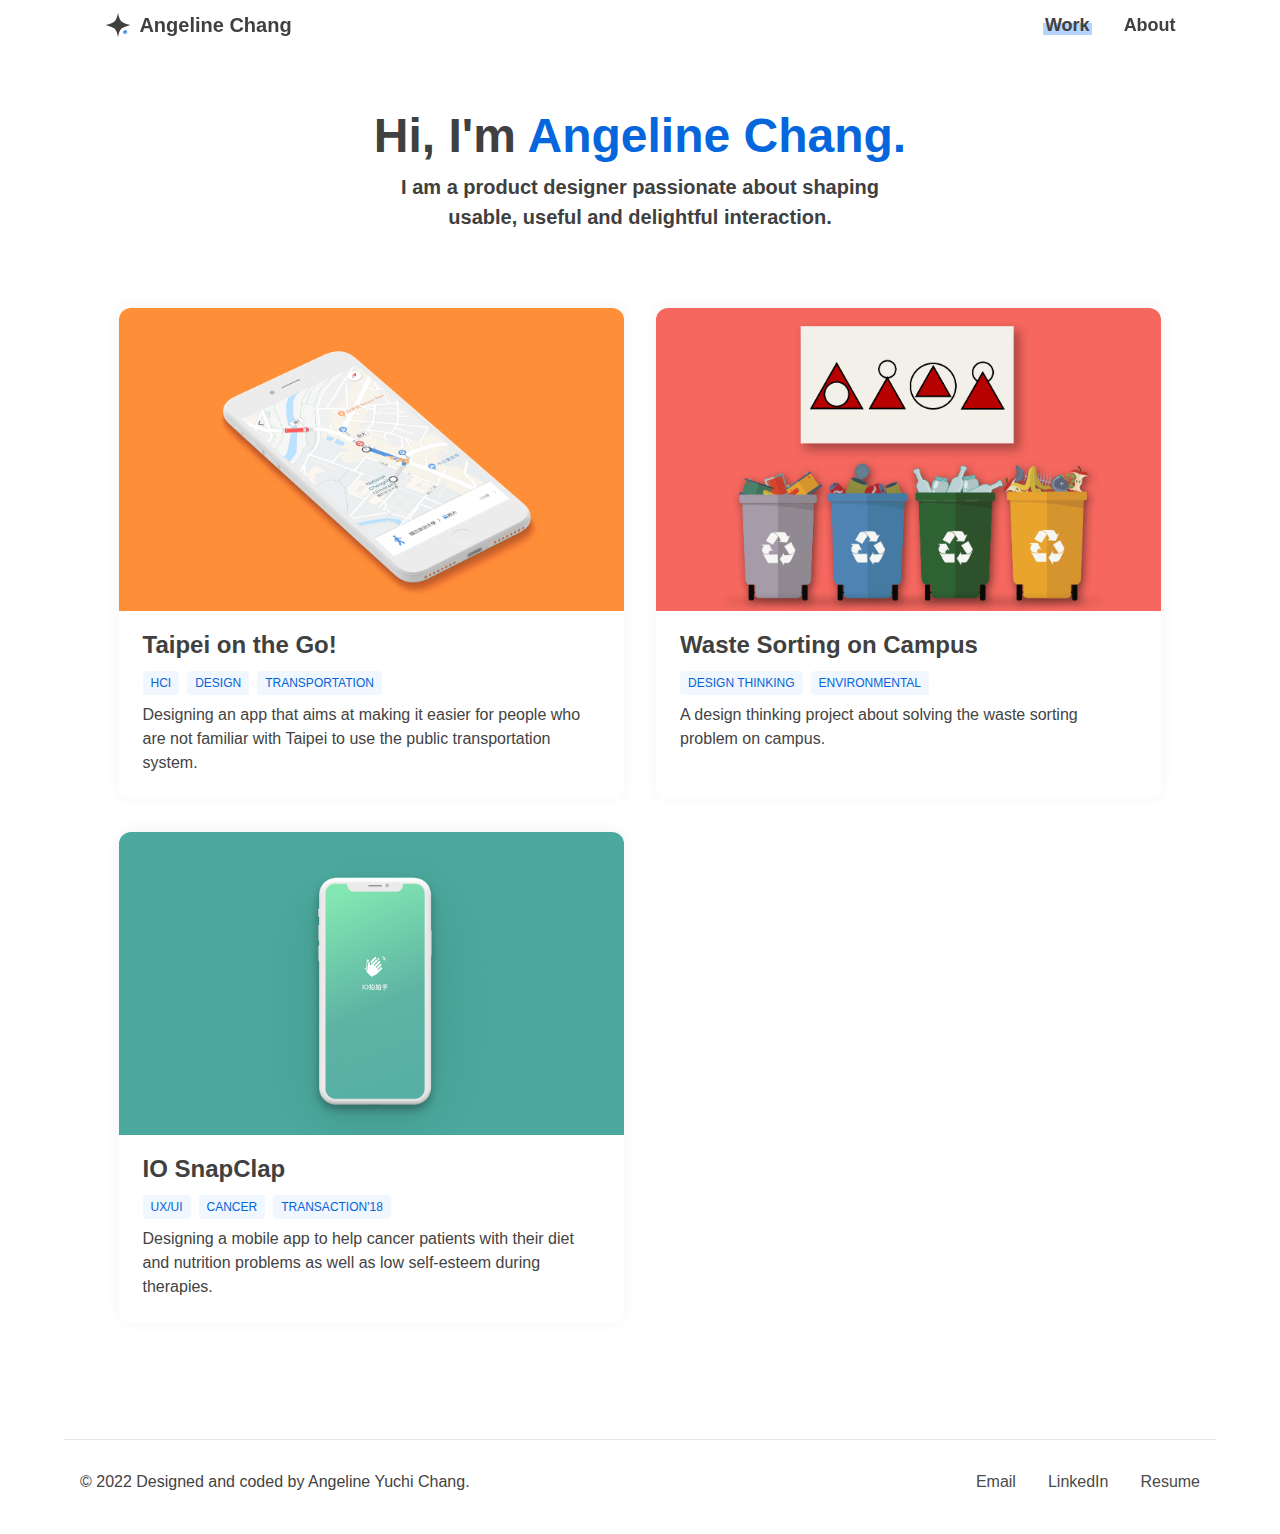
==== index.html @ ce733272 "Update index.html" ====
<!DOCTYPE html>
<html xmlns:og='http://ogp.me/ns#'>
<html lang="en" dir="ltr">
<head>
  <!-- Global site tag (gtag.js) - Google Analytics -->
  <script async src="https://www.googletagmanager.com/gtag/js?id=UA-136349484-1"></script>
  <script>
    window.dataLayer = window.dataLayer || [];
    function gtag(){dataLayer.push(arguments);}
    gtag('js', new Date());

    gtag('config', 'UA-136349484-1');
  </script>
  <title>Angeline Chang - Product Designer</title>
  <meta charset="utf-8">
  <meta content="IE=edge,chrome=1" http-equiv="X-UA-Compatible">
  <meta name="viewport" content="width=device-width, initial-scale=1, maximum-scale=1, user-scalable=no">
  <meta content="Product design, Interaction Design, UX/UI Design, Yuchi Chang, Angeline Chang, Angeline Yuchi Chang, User Experience Design, Product Designer" name="keywords">
  <link rel="icon" href="img/logo-solid.svg">
  <meta content="Hi, I'm Angeline Chang. I am a product designer passionate about shaping usable, useful and delightful interaction." name="description"><!--Fill-->
  <meta content="Angeline Chang - Product Designer" property="og:title">
  <meta content="Angeline Chang - Product Designer" property="og:site_name"><!--Fill-->
  <meta content=" " property="og:image"><!--Fill-->
  <meta content="Hi, I'm Angeline Chang. I am a product designer passionate about shaping usable, useful and delightful interaction." property="og:description"><!--Fill-->
  <link rel="stylesheet" href="css/normalize.css">
  <link rel="stylesheet" href="css/index.css">
  <link href="https://api.fontshare.com/v2/css?f[]=satoshi@1,900,700,500,400&f[]=clash-display@600,1&f[]=switzer@800,500,1&display=swap" rel="stylesheet">
  <link rel="stylesheet" href="https://use.fontawesome.com/releases/v5.7.2/css/all.css" integrity="sha384-fnmOCqbTlWIlj8LyTjo7mOUStjsKC4pOpQbqyi7RrhN7udi9RwhKkMHpvLbHG9Sr" crossorigin="anonymous">
</head>
<body>
  <!-- Navigation -->
  <div class="nav-parent">
    <nav>
      <div id="nav-left">
        <a href="index.html" class="underline-animation"><img src="img/logo-transparent.svg" alt="Angeline Chang's logo"></a>
        <div id="nav-logo"><a href="index.html" class="underline-animation name-hero">Angeline Chang</a></div>
      </div>
      <div id="nav-right">
        <ul>
          <li><a href="index.html" class="underline-active">Work</a></li>
          <!--<li><a href="lab/index.html" class="underline-animation">Lab</a></li>-->
          <li><a href="about/index.html" class="underline-animation">About</a></li>
        </ul>
      </div>
    </nav>
  </div>
  <!-- Eye-catcher-->
  <header>
    <h1>Hi, I'm <a href="about/index.html" class="link">Angeline Chang.</a></h1>
    <h3>I am a product designer passionate about shaping usable, useful and delightful interaction.</h3>
  </header>
  <!-- Main Content of the page-->
  <main>
    <!--Filter
    <section id="filter">
      <div id="all" class="filter-btn active">All</div>
      <div id="research" class="filter-btn">Research</div>
      <div id="design" class="filter-btn">Design</div>
      <div id="code" class="filter-btn">Code</div>
    </section>-->

    <!--Projects-->
    <section id="project">
      <!--Project 1-->
      <!-- <div data-cate="all research design" class="project">
        <a href="work/io-snap-clap.html">
          <div class="project-pic" style="background-image:url('img/io-snap-clap.png')"></div>
          <div class="project-text">
            <div class="project-text-firstline">
              <div class="project-text-title"><h3>IO SnapClap</h3></div>
              <div class="project-tag-container">
                <div class="project-text-tag">UX/UI</div>
                <div class="project-text-tag">Cancer</div>
                <div class="project-text-tag">TransAction'18</div>
              </div>
            </div>
            <div class="project-text-secondline">
              <p>Designing a mobile app to help cancer patients with their diet and nutrition problems as well as low self-esteem during therapies.</p>
            </div>
          </div>
        </a>
      </div> -->

      <!--Project 2-->
      <div data-cate="all research design" class="project">
        <a href="work/taipei-on-the-go.html">
          <div class="project-pic" style="background-image: url('img/taipei-on-the-go.png')"></div>
          <div class="project-text">
            <div class="project-text-firstline">
              <div class="project-text-title"><h3 class="">Taipei on the Go!</h3></div>
              <div class="project-tag-container">
                <div class="project-text-tag">HCI</div>
                <div class="project-text-tag">Design</div>
                <div class="project-text-tag">Transportation</div>
              </div>
            </div>
            <div class="project-text-secondline">
              <p>Designing an app that aims at making it easier for people who are not familiar with Taipei to use the public transportation system.</p>
            </div>
          </div>
        </a>
      </div>

      <!--Project 3-->
      <!-- <div data-cate="all design code" class="project">
        <a href="work/hangee-official-site.html">
          <div class="project-pic" style="background-image:url('img/hangee-cover.png')"></div>
          <div class="project-text">
            <div class="project-text-firstline">
              <div class="project-text-title"><h3>HanGee - Official Site</h3></div>
              <div class="project-tag-container">
                <div class="project-text-tag">UX</div>
                <div class="project-text-tag">UI</div>
                <div class="project-text-tag">TransAction Award</div>
              </div>
            </div>
            <div class="project-text-secondline">
              <p>Introduction of the project "HanGee - Official Site" will be here</p>
            </div>
          </div>
        </a>
      </div> -->

      <!--Project 4-->
      <div data-cate="all research design" class="project">
        <a href="work/waste-sorting-on-campus.html">
          <div class="project-pic" style="background-image: url('img/waste-sorting.png')"></div>
          <div class="project-text">
            <div class="project-text-firstline">
              <div class="project-text-title"><h3 class="">Waste Sorting on Campus</h3></div>
              <div class="project-tag-container">
                <div class="project-text-tag">Design Thinking</div>
                <!-- <div class="project-text-tag">Research</div> -->
                <div class="project-text-tag">Environmental</div>
              </div>
            </div>
            <div class="project-text-secondline">
              <p>A design thinking project about solving the waste sorting problem on campus.</p>
            </div>
          </div>
        </a>
      </div>
      <!--Temporary Project-->
      <div data-cate="all research design" class="project">
        <a target="_blank" href="work/io-snap-clap.pdf">
          <div class="project-pic" style="background-image:url('img/io-snap-clap.png')"></div>
          <div class="project-text">
            <div class="project-text-firstline">
              <div class="project-text-title"><h3 class="">IO SnapClap</h3></div>
              <div class="project-tag-container">
                <div class="project-text-tag">UX/UI</div>
                <div class="project-text-tag">Cancer</div>
                <div class="project-text-tag">TransAction'18</div>
              </div>
            </div>
            <div class="project-text-secondline">
              <p>Designing a mobile app to help cancer patients with their diet and nutrition problems as well as low self-esteem during therapies.</p>
            </div>
          </div>
        </a>
      </div>

      <!--Project 5-->
      <!-- <div data-cate="all research design" class="project">
        <a href="work/transforM.html">
          <div class="project-pic" style="background-image: url("#")"></div>
          <div class="project-text">
            <div class="project-text-firstline">
              <div class="project-text-title"><h3>TransforM</h3></div>
              <div class="project-tag-container">
                <div class="project-text-tag">UX</div>
                <div class="project-text-tag">UI</div>
                <div class="project-text-tag">TransAction Award</div>
              </div>
            </div>
            <div class="project-text-secondline">
              <p>Introduction of the project "TransforM" will be here.</p>
            </div>
          </div>
        </a>
      </div> -->

      <!--Project 6-->
      <!-- <div data-cate="all design code" class="project">
        <a href="work/elephants-not-for-sale.html">
          <div class="project-pic" style="background-image: url("#")"></div>
          <div class="project-text">
            <div class="project-text-firstline">
              <div class="project-text-title"><h3>Elephants Not for Sale</h3></div>
              <div class="project-tag-container">
                <div class="project-text-tag">UX</div>
                <div class="project-text-tag">UI</div>
                <div class="project-text-tag">TransAction Award</div>
              </div>
            </div>
            <div class="project-text-secondline">
              <p>Introduction of the project "Elephants Not for Sale" will be here.</p>
            </div>
          </div>
        </a>
      </div> -->
    </section>
  </main>

  <!-- Footer-->
  <footer>
    <div id="copyright">
      <p id="copyright-text" class="footer-text">© 2022 Designed and coded by Angeline Yuchi Chang.</p>
    </div>
    <div id="contact-info">
      <!-- <div class="footer-text">angeline.yuchi [at] gmail [dot] com</div> -->
      <div id="social-links">
        <a target="_blank" href="mailto:angeline.yuchi@gmail.com">Email</a>
        <a target="_blank" href="https://www.linkedin.com/in/yuchi-chang">LinkedIn</a>
        <a target="_blank" href="Resume_Yuchi_Chang_2022.pdf">Resume</a>
        <!-- <a target="_blank" href="https://medium.com/@angeline.chang">Medium</a> -->
      </div>
    </div>
  </footer>
</body>
</html>
<script type="text/javascript" src="https://cdnjs.cloudflare.com/ajax/libs/jquery/3.2.1/jquery.js"></script>
<script type="text/javascript" src="index.js"></script>
<!-- <a href="#" target="_blank"></a>-->
---- css/index.css ----
* {/* :not(.fa) */
  -webkit-font-smoothing: antialiased;
  box-sizing: border-box;
}

/*Fade-in Fade-out Animation*/
html {
  animation: fadeSiteIn 1.5s ease; /* [1] */
}
html.fadeSiteOut {
  animation:  fadeSiteOut 0.5s ease forwards; /* [2] */
}
@keyframes fadeSiteIn { /* [1] */
      from  { opacity: 0; }
      to    { opacity: 1 !important; }
}
@keyframes fadeSiteOut { /* [2] */
      from   { opacity: 1; }
      to     { opacity: 0; }
}

html, body {
  width: 100%;
  height: 100%;
  background: #FFFFFF;
  font-family: 'Satoshi', sans-serif;
  /*font-family: 'Switzer', sans-serif;*/
  margin: 0;
  padding: 0;
  line-height: 1.5;
  font-size: 16px;
  font-weight: 500;
  color: #434343;
  margin-bottom: 0px;
}

html h1, body h1 {
  font-family: 'Clash Display', sans-serif;
  font-weight: 600;
  width: 100%;
  margin: 0;
  color: #404040;
}

html h2, html h3, html h4, body h2, body h3, body h4 {
  font-family: 'Satoshi', sans-serif;
  font-weight: 700;
  width: 100%;
  margin: 0;
  color: #404040;
}

html h4, body h4 {
  font-family: 'Satoshi', sans-serif;
  font-weight: 600;
  width: 100%;
  margin: 0;
  color: #404040;
}

h1 {
  font-size: 48px;
  text-align: center;
}

h2 {
  font-size: 32px;
}

h3 {
  font-size: 24px;
}

h4 {
  font-size: 20px;
}

p {
  margin: 0;
  font-weight: 500;
  font-size: 18px;
}

.name-hero {
  font-family: 'Clash Display', sans-serif;
  font-weight: 600;
  font-size: 20px;
}

.project-title {
  font-weight: 900;
}

.highlight-text {
  color: #0664D8;
}

.footer-text {
  font-weight: 500;
  font-size: 16px;
  color: #434343;
}

.btn-text {
  font-size: 18px;
  font-weight: 700;
  text-transform: uppercase;
  color: #404040;
}

a {
  text-decoration: none;
}

.link {
  text-decoration: none;
  color: hsla(213, 95%, 44%, 1);
  -webkit-transition: .15s linear;
  -moz-transition: .15s linear;
  -ms-transition: .15s linear;
  -o-transition: .15s linear;
  transition: .15s linear;
}

.link:hover {
  color: hsla(213, 95%, 70%, 1);
}

.nav-parent {
  position: fixed;
  width: 100%;
  z-index: 999;
}

nav {
  width: 100%;
  display: flex;
  flex-direction: row;
  justify-content: space-between;
  -webkit-align-items: center;
  align-items: center;
  /* -webkit-flex-wrap: wrap;
  -ms-flex-wrap: wrap;
  flex-wrap: wrap; */
  padding: 0px 8vw 0px 8vw;
  height: 50px;
  font-size: 18px;
  font-weight: 700;
  background: #FFFFFF;
  /*background: linear-gradient(180deg,rgba(255,255,255,1),rgba(255,255,255,0));*/
}

nav #nav-left {
  display: flex;
  -webkit-justify-content: flex-start;
  justify-content: flex-start;
  -webkit-align-items: center;
  align-items: center;
}

nav #nav-left img {
  display: flex;
  align-items: center;
  width: 32px;
  height: 32px;
  margin-right: 5px;
}

nav #nav-left a {
  color: #404040;
}

nav #nav-right {
  display: flex;
  -webkit-justify-content: flex-end;
  justify-content: flex-end;
}

nav #nav-right ul {
  display: flex;
  align-items: center;
}

nav #nav-right ul li {
  list-style: none;
  padding: 0;
  margin-left: 30px;
}

nav #nav-right ul li a {
  color: #404040;
  padding: 0 2px 0 2px;
}

.underline-animation {
  display: inline-block;
  vertical-align: middle;
  -webkit-transform: translateZ(0);
  transform: translateZ(0);
  box-shadow: 0 0 1px rgba(0, 0, 0, 0);
  -webkit-backface-visibility: hidden;
  backface-visibility: hidden;
  -moz-osx-font-smoothing: grayscale;
  position: relative;
  overflow: hidden;
}
.underline-animation:before {
  content: "";
  position: absolute;
  z-index: -1;
  left: 0;
  right: 100%;
  bottom: 4px;
  background: hsla(213, 95%, 85%, 1);
  height: 12px;
  -webkit-transition-property: right;
  transition-property: right;
  -webkit-transition-duration: 0.3s;
  transition-duration: 0.3s;
  -webkit-transition-timing-function: ease-out;
  transition-timing-function: ease-out;
}
.underline-animation:hover:before, .underline-animation:focus:before, .underline-animation:active:before {
  right: 0;
}

.underline-active {
  background: linear-gradient(to right, hsla(213, 95%, 85%, 1), hsla(213, 95%, 85%, 1));
  background-position: 0 0.48em;
  background-repeat: repeat-x;
  background-size: 1px 12.5px;
}

header {
  display: flex;
  flex-direction: column;
  align-items: center;
  padding: 100px 40px 60px 40px;
}

header h3 {
  width: 500px;
  text-align: center;
  font-size: 20px;
}

footer {
  display: flex;
  flex-direction: row;
  justify-content: space-between;
  align-items: center;
  padding: 25px 0 40px 0;
  margin: 0 5%;
  /* background-color: hsla(213, 95%, 97%, 1); */
  border-top: solid 1px hsl(0, 0%, 90%);
}

#social-links {
  display: flex;
  justify-content: center;
  align-items: center;
  /* font-size: 22px; */
  margin-top: 5px;
}

#social-links a {
  color: #4A4A4A;
  padding: 0 8px;
  margin: 0 8px;
  /* -webkit-transition: .15s linear;
  -moz-transition: .15s linear;
  -ms-transition: .15s linear;
  -o-transition: .15s linear;
  transition: .15s linear; */
}

#social-links a:hover {
  color: #000000;
  /* margin: 0 5px;
  -ms-transform: scale(1.2, 1.2);
  -webkit-transform: scale(1.2, 1.2);
  transform: scale(1.2, 1.2); */
}

#copyright #copyright-text {
  padding: 0 8px;
  margin: 0 8px;
}

#copyright {
  margin-top: 5px;
}

/*************************
           Work
**************************/
#filter {
  display: flex;
  -webkit-justify-content: center;
  justify-content: center;
  -webkit-align-items: center;
  align-items: center;
  -webkit-flex-wrap: wrap;
  -ms-flex-wrap: wrap;
  flex-wrap: wrap;
  width: 100%;
  padding: 10px 40px 40px 40px;
}

#filter .filter-btn {
  display: flex;
  -webkit-justify-content: center;
  justify-content: center;
  -webkit-align-items: center;
  align-items: center;
  font-size: 16px;
  font-weight: 700;
  color: #404040;
  -webkit-border-radius: 5px;
  border-radius: 5px;
  border: solid 1.5px #FFFFFF;
  cursor: pointer;
  min-width: 90px;
  padding: 6px 15px;
  margin: 5px 18px;
  -webkit-transition: .1s linear;
  -moz-transition: .1s linear;
  -ms-transition: .1s linear;
  -o-transition: .1s linear;
  transition: .1s linear;
}

#filter .filter-btn:hover {
  background: #FFFFFF;
  border: solid 1.5px #0664D8;
  color: #0664D8;
}

#filter .filter-btn.active {
  background: #0664D8;
  border: solid 1.5px #0664D8;
  color: #FFFFFF;
}

#project {
  display: flex;
  /* justify-content: center; */
  -webkit-flex-wrap: wrap;
  -ms-flex-wrap: wrap;
  flex-wrap: wrap;
  padding: 0px 8% 100px 8%;
}

.project {
  width: 47%;
  border-radius: 12px;
  margin: 1.5% 1.5%;
  /* box-shadow: 0 1px 2px rgba(0,0,0,0.19); */
  box-shadow: 0 -2px 16px 0 rgba(0, 0, 0, 0.05);
  -webkit-transition: box-shadow 200ms cubic-bezier(.215, .61, .355, 1), -webkit-transform 200ms ease;
  transition: box-shadow 200ms cubic-bezier(.215, .61, .355, 1), -webkit-transform 200ms ease;
  transition: box-shadow 200ms cubic-bezier(.215, .61, .355, 1), transform 200ms ease;
  transition: box-shadow 200ms cubic-bezier(.215, .61, .355, 1), transform 200ms ease, -webkit-transform 200ms ease;
}

.project:hover {
  /* box-shadow: 0 7px 7px rgba(0,0,0,0.08), 0 0 7px rgba(0,0,0,0.03); */
  box-shadow: 1px 2px 20px 1px rgba(0, 0, 0, 0.15);
  -webkit-transform: translateY(-4px);
	-moz-transform: translateY(-4px);
	transform: translateY(-4px);
	-webkit-transition: all 0.2s ease-in;
  -moz-transition: all 0.2s ease-in;
  -o-transition: all 0.2s ease-in;
  transition: all 0.2s ease-in;
}

.project .project-pic {
  border-top-left-radius: 12px;
  border-top-right-radius: 12px;
  width: 100%;
  padding-bottom: 60%;
  overflow: hidden;
  position: relative;
  background-position: 50% 50%;
  -webkit-background-size: cover;
  -o-background-size: cover;
  background-size: cover;
}


.project-text {
  display: flex;
  align-items: center;
  flex-wrap: wrap;
  margin: 0;
  padding: 16px 24px 24px 24px;
  gap: 8px;
}

.project-text .project-text-firstline {
  display: flex;
  flex-direction: column;
  justify-content: center;
  align-items: flex-start;
  gap: 8px;
  width: 100%;
}

.project-text .project-text-title {
  width: 100%;
}


.project-text .project-tag-container {
  display: flex;
}

.project-text .project-text-tag {
  font-family: 'Switzer', sans-serif;
  font-size: 12px;
  font-weight: 500;
  text-transform: uppercase;
  padding: 3px 8px;
  border-radius: 4px;
  margin-right: 8px;
  background: hsla(213, 90%, 97%, 1);
  /* color: #434343; */
  color: #0664D8;
  /* border: solid 1px hsl(0, 0%, 90%); */
}

.project-text .project-text-secondline p {
  color: #434343;
  font-size: 16px;
}

/*************************
           About
**************************/
#about {
  display: flex;
  flex-direction: row;
  align-items: flex-start;
  /* justify-content: center; */
  gap: 48px;
  padding: 16vh 8% 100px 8%;
}

/* #about h2 {
  margin: 20px 0 8px 0;
} */

#about h1{
  font-size: 32px;
  text-align: left;
}

#about p {
  margin: 0 0 18px 0;
}

#about-profile-pic {
  width: 50vw;
  height: 70vh;
  /* margin: 0px 0px; */
}

#profile-pic{
  -webkit-background-size: cover;
  -o-background-size: cover;
  background-size: cover;
  overflow: hidden;
  position: relative;
  background-position: 50% 50%;
  height: 100%;
  /* border-radius: 12px; */
}

#about-description {
  width: 100%;
  display: flex;
  flex-direction: column;
  justify-content: center;
  -webkit-flex-wrap: wrap;
  -ms-flex-wrap: wrap;
  flex-wrap: wrap;
  /* margin: 0 0 0 32px; */
}

#about-header {
  width: 100%;
}

#about-left {
  width: 100%;
}

#about-right {
  width: 100%;
}


#cta-btn {
    display: flex;
    -webkit-justify-content: center;
    justify-content: center;
    -webkit-align-items: center;
    align-items: center;
    font-size: 18px;
    font-weight: 700;
    background: #0664D8;
    color: #FFFFFF;
    -webkit-border-radius: 6px;
    border-radius: 6px;
    cursor: pointer;
    min-width: 90px;
    padding: 10px 20px;
    margin: 20px;
    -webkit-transition: .1s linear;
    -moz-transition: .1s linear;
    -ms-transition: .1s linear;
    -o-transition: .1s linear;
    transition: .1s linear;
}

#cta-btn:hover {
  background: hsla(213, 95%, 70%, 1);
  color: #FFFFFF;
}

/*****************************
   Individual Projects
******************************/
#waste-sorting main, #taipei-go main {
  display: flex;
  flex-direction: column;
  -webkit-align-items: center;
  align-items: center;
}

.project-header {
  padding: 0;
}

header .header-pic {
  display: flex;
  -webkit-align-items: center;
  align-items: center;
  -webkit-justify-content: center;
  justify-content: center;
  width: 100%;
  background-size: cover;
  background-position: center;
  background-color: #FFFFFF;
  padding-bottom: 30%;
}

#waste-sorting header .header-pic {
  background-image: url("../img/waste-sorting.png");
}

#taipei-go header .header-pic {
  background-image: url("../img/taipei-on-the-go.png");
}
#io-snap-clap header .header-pic {
  background-image: url("../img/io-snap-clap.png");
}

.overview h1 {
  margin: 60px 0;
}

.overview h2{
  margin-bottom: 8px;
  text-align: left;
}

.overview h3 {
  font-size: 18px;
  font-weight: 700;
  margin: 2px 0;
  text-align: left;
}

.overview p {
  margin: 0 0 18px 0;
  font-size: 16px;
  line-height: 1.5em;
}
.overview {
  display: flex;
  flex-direction: column;
  align-items: center;
  padding: 0px 8% 100px 8%;
  text-align: left;
}

.overview .overview-card {
  width: 75%;
  display: flex;
  justify-content: center;
  -webkit-flex-wrap: wrap;
  -ms-flex-wrap: wrap;
  flex-wrap: wrap;
  box-shadow: 2px 2px 20px 0 rgba(0, 0, 0, .1);
  padding: 30px 0;
}

.overview .overview-top {
  width: 90%;
}

.overview .overview-left {
  width: 63%;
  margin: 0 15px;
}

.overview .overview-right {
  width: 25%;
  margin: 0 15px;
}

.project-content {
  display: flex;
  flex-direction: column;
  align-items: center;
  padding: 0px 8% 100px 8%;
}

.paragraph {
  width: 75%;
  text-align: left;
  margin: 20px 0;
}

.paragraph h2 {
  margin: 20px 0;
}

.paragraph h3 {
  margin: 50px 0 6px 0;
}

.paragraph p {
  margin: 0 0 18px 0;
}

.img-col-2 {
  width: 45.5%;
  height: auto;
  margin: 30px 10px;
  border-radius: 5px;
}

.img-col-1 {
  width: 95%;
  height: auto;
  margin: 30px 10px;
  border-radius: 5px;
}

.img-shadow {
  box-shadow: 2px 2px 20px 0 rgba(0, 0, 0, 0.1);
}

.space {
  width: 90%;
  padding: 40px 0;
}

.caption {
  display: flex;
  justify-content: center;
  font-size: 16px;
  font-style: italic;
  font-weight: 500;
  color: #999999;
  padding: 0 5%;
  margin-bottom: 30px;

}

/*************************
    Responsive Screen
**************************/

@media screen and (min-width: 1200px) {
}

@media (max-width: 900px) {
  nav {
    padding: 0px 4vw 0px 4vw;
  }

  #filter .filter-btn {
    margin: 5px 2vw;
  }

  #project {
    display: flex;
    justify-content: center;
    padding: 0px 7% 70px 7%;
  }

  .project {
    width: 100%;
    margin: 25px 0;
  }

  .project .project-pic {
    border-top-left-radius: 5px;
    border-top-right-radius: 5px;
    width: 100%;
    padding-bottom: 60%;
    overflow: hidden;
    position: relative;
    background-position: 50% 50%;
    -webkit-background-size: cover;
    -o-background-size: cover;
    background-size: cover;
  }


  footer {
    flex-direction: column;
    justify-content: center;
    align-items: flex-start;
    padding: 25px 0 40px 0;
    margin: 0 5%;
    gap: 8px;
  }

  /* About */
  #about {
    flex-direction: column;
    padding: 80px 8%;
    gap: 32px;
  }
  #about-profile-pic {
    width: 100%;
    height: 40vh;
  }

  #about-description {
    display: flex;
    flex-direction: column;
    align-items: center;
  }

  #about-header {
    width: 100%;
  }

  #about-left {
    width: 100%;
  }

  #about-right {
    width: 100%;
  }

  /*Individual Project Page*/
  header .header-pic {
    padding-bottom: 60%;
  }

  .overview .overview-card {
    width: 100%;
  }

  .overview .overview-left {
    width: 90%;
  }

  .overview .overview-right {
    width: 90%;
  }

  .paragraph {
    width: 100%;
  }

}

@media (max-width: 768px) {
  h1 {
    font-size: 40px;
  }

  header h3 {
    padding-right: 50px;
    padding-left: 50px;
    width: 100%;
    font-size: 16px;
  }

  header {
    padding: 80px 40px 40px 40px;
  }

  .footer-text {
    font-size: 14px;
  }

  #about-description h1 {
    font-size: 28px;
  }

  #about-description h4 {
    font-size: 18px;
  }

  #about-description p {
    font-size: 16px;
  }

  .project-text {
    display: flex;
    align-items: center;
    flex-wrap: wrap;
    margin: 0;
    padding: 8px 16px 16px 16px;
    gap: 6px;
  }

  .project-text .project-text-title h3 {
    font-size: 20px;
  }

  .project-text .project-text-secondline p {
    color: #434343;
    font-size: 14px;
  }

  .project-text .project-text-tag {
    font-size: 10px;
  }

  .img-col-2 {
    width: 100%;
    height: auto;
    margin: 10px 0;
  }

  .img-col-1 {
    width: 100%;
    height: auto;
    margin: 30px 0;
  }

  .space {
    width: 100%;
    padding: 30px 0;
  }

  #social-links a {
    font-size: 14px;
  }

}

@media (max-width: 460px) {
  nav {
    display: flex;
    flex-direction: row;
    justify-content: flex-start;
    -webkit-align-items: center;
    align-items: center;
    height: 40px;
    z-index: 999;
    font-size: 20px;
  }

  nav #nav-left #nav-logo {
    display: none;
  }

  nav #nav-left img {
    margin: 0;
  }

  nav #nav-right ul li {
    margin: 0;
  }

  nav #nav-right ul {
    width: 80vw;;
    display: flex;
    -webkit-justify-content: space-around;
    justify-content: space-around;
  }

  nav #nav-right ul li a {
    color: #404040;
    padding: 0 2px;
  }

}
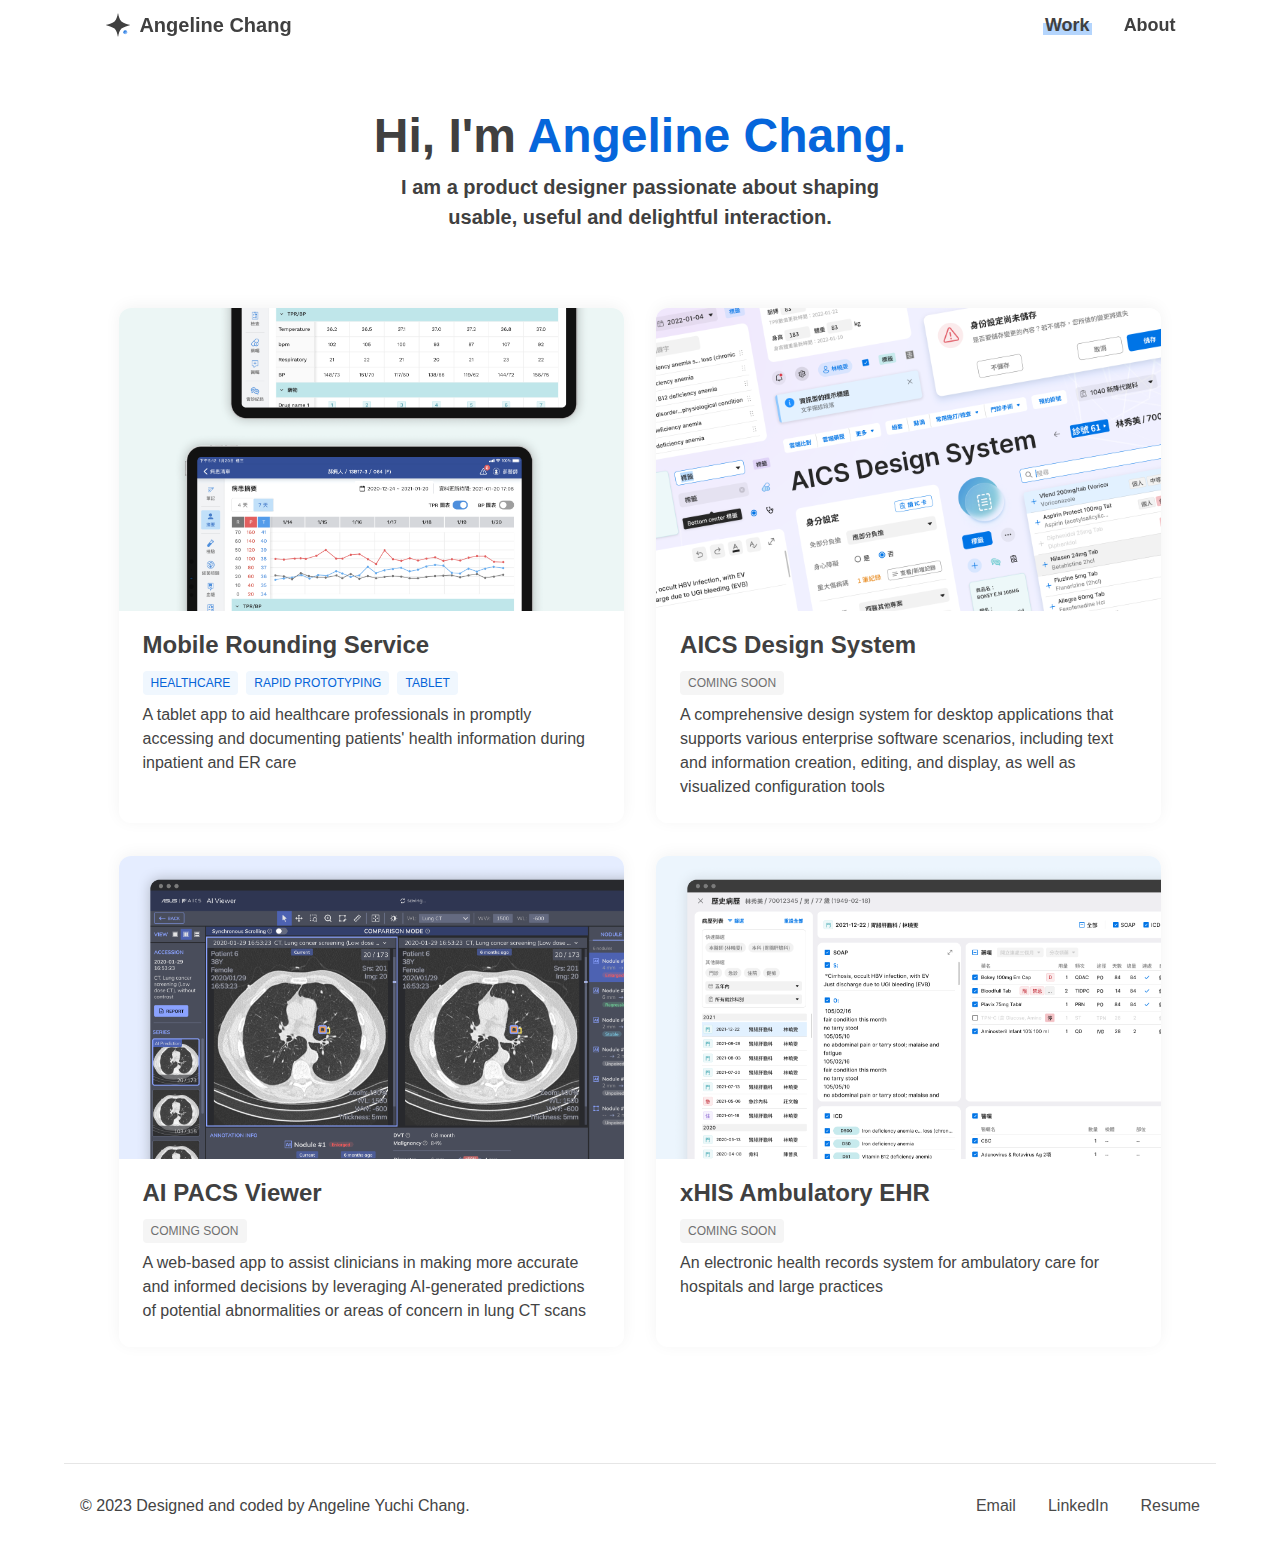
==== commit a55d57b7: "Add files via upload" ====
--- a/index.html
+++ b/index.html
@@ -61,13 +61,141 @@
 
     <!--Projects-->
     <section id="project">
-      <!--Project 1-->
+
+      <!--Project 1-->
+      <div data-cate="all research design code" class="project">
+        <a href="work/mobile-rounding-service.html">
+          <div class="project-pic" style="background-image: url('img/mobile-rounding-service.png')"></div>
+          <div class="project-text">
+            <div class="project-text-firstline">
+              <div class="project-text-title"><h3 class="">Mobile Rounding Service</h3></div>
+              <div class="project-tag-container">
+                <div class="project-text-tag">Healthcare</div>
+                <div class="project-text-tag">Rapid Prototyping</div>
+                <div class="project-text-tag">Tablet</div>
+              </div>
+            </div>
+            <div class="project-text-secondline">
+              <p>A tablet app to aid healthcare professionals in promptly accessing and documenting patients' health information during inpatient and ER care</p>
+            </div>
+          </div>
+        </a>
+      </div>
+
+      <!--Project 1-->
+      <div data-cate="all research design code" class="project">
+        <!-- <a href="work/#.html"> -->
+          <div class="project-pic" style="background-image: url('img/honey-design-system.png')"></div>
+          <div class="project-text">
+            <div class="project-text-firstline">
+              <div class="project-text-title"><h3 class="">AICS Design System</h3></div>
+              <div class="project-tag-container">
+                <div class="project-text-tag" style="background: #F5F5F5; color: #707070;">Coming soon</div>
+                <!-- <div class="project-text-tag">Design System</div>
+                <div class="project-text-tag">Desktop</div> -->
+                <!-- <div class="project-text-tag"></div> -->
+              </div>
+            </div>
+            <div class="project-text-secondline">
+              <p>A comprehensive design system for desktop applications that supports various enterprise software scenarios, including text and information creation, editing, and display, as well as visualized configuration tools</p>
+            </div>
+          </div>
+        <!-- </a> -->
+      </div>
+
+
+      <!--Project 1-->
+      <div data-cate="all research design code" class="project">
+        <!-- <a href="work/#.html"> -->
+          <div class="project-pic" style="background-image: url('img/ai-pacs-viewer.png')"></div>
+          <div class="project-text">
+            <div class="project-text-firstline">
+              <div class="project-text-title"><h3 class="">AI PACS Viewer</h3></div>
+              <div class="project-tag-container">
+                <div class="project-text-tag" style="background: #F5F5F5; color: #707070;">Coming soon</div>
+                <!-- <div class="project-text-tag">AI Design</div>
+                <div class="project-text-tag">HCI</div>
+                <div class="project-text-tag">Medical Imaging</div> -->
+              </div>
+            </div>
+            <div class="project-text-secondline">
+              <p>A web-based app to assist clinicians in making more accurate and informed decisions by leveraging AI-generated predictions of potential abnormalities or areas of concern in lung CT scans</p>
+            </div>
+          </div>
+        <!-- </a> -->
+      </div>
+
+
+      <!--Project 1-->
+      <div data-cate="all research design code" class="project">
+        <!-- <a href="work/#.html"> -->
+          <div class="project-pic" style="background-image: url('img/xhis.png')"></div>
+          <div class="project-text">
+            <div class="project-text-firstline">
+              <div class="project-text-title"><h3 class="">xHIS Ambulatory EHR</h3></div>
+              <div class="project-tag-container">
+                <div class="project-text-tag" style="background: #F5F5F5; color: #707070;">Coming soon</div>
+                <!-- <div class="project-text-tag">Enterprise</div>
+                <div class="project-text-tag">Large scale</div>
+                <div class="project-text-tag">Healthcare</div> -->
+              </div>
+            </div>
+            <div class="project-text-secondline">
+              <p>An electronic health records system for ambulatory care for hospitals and large practices</p>
+            </div>
+          </div>
+        <!-- </a> -->
+      </div>
+
+
+      <!--Project 2-->
       <!-- <div data-cate="all research design" class="project">
-        <a href="work/io-snap-clap.html">
+        <a href="work/taipei-on-the-go.html">
+          <div class="project-pic" style="background-image: url('img/taipei-on-the-go.png')"></div>
+          <div class="project-text">
+            <div class="project-text-firstline">
+              <div class="project-text-title"><h3 class="">Taipei on the Go!</h3></div>
+              <div class="project-tag-container">
+                <div class="project-text-tag">HCI</div>
+                <div class="project-text-tag">Design</div>
+                <div class="project-text-tag">Transportation</div>
+              </div>
+            </div>
+            <div class="project-text-secondline">
+              <p>Designing an app that aims at making it easier for people who are not familiar with Taipei to use the public transportation system.</p>
+            </div>
+          </div>
+        </a>
+      </div> -->
+
+
+      <!--Project 4-->
+      <!-- <div data-cate="all research design" class="project">
+        <a href="work/waste-sorting-on-campus.html">
+          <div class="project-pic" style="background-image: url('img/waste-sorting.png')"></div>
+          <div class="project-text">
+            <div class="project-text-firstline">
+              <div class="project-text-title"><h3 class="">Waste Sorting on Campus</h3></div>
+              <div class="project-tag-container">
+                <div class="project-text-tag">Design Thinking</div>
+                <div class="project-text-tag">Research</div>
+                <div class="project-text-tag">Environmental</div>
+              </div>
+            </div>
+            <div class="project-text-secondline">
+              <p>A design thinking project about solving the waste sorting problem on campus.</p>
+            </div>
+          </div>
+        </a>
+      </div> -->
+
+      <!--Temporary Project-->
+      <!-- <div data-cate="all research design" class="project">
+        <a target="_blank" href="work/io-snap-clap.pdf">
           <div class="project-pic" style="background-image:url('img/io-snap-clap.png')"></div>
           <div class="project-text">
             <div class="project-text-firstline">
-              <div class="project-text-title"><h3>IO SnapClap</h3></div>
+              <div class="project-text-title"><h3 class="">IO SnapClap</h3></div>
               <div class="project-tag-container">
                 <div class="project-text-tag">UX/UI</div>
                 <div class="project-text-tag">Cancer</div>
@@ -81,138 +209,21 @@
         </a>
       </div> -->
 
-      <!--Project 2-->
-      <div data-cate="all research design" class="project">
-        <a href="work/taipei-on-the-go.html">
-          <div class="project-pic" style="background-image: url('img/taipei-on-the-go.png')"></div>
-          <div class="project-text">
-            <div class="project-text-firstline">
-              <div class="project-text-title"><h3 class="">Taipei on the Go!</h3></div>
-              <div class="project-tag-container">
-                <div class="project-text-tag">HCI</div>
-                <div class="project-text-tag">Design</div>
-                <div class="project-text-tag">Transportation</div>
-              </div>
-            </div>
-            <div class="project-text-secondline">
-              <p>Designing an app that aims at making it easier for people who are not familiar with Taipei to use the public transportation system.</p>
-            </div>
-          </div>
-        </a>
-      </div>
-
-      <!--Project 3-->
-      <!-- <div data-cate="all design code" class="project">
-        <a href="work/hangee-official-site.html">
-          <div class="project-pic" style="background-image:url('img/hangee-cover.png')"></div>
-          <div class="project-text">
-            <div class="project-text-firstline">
-              <div class="project-text-title"><h3>HanGee - Official Site</h3></div>
-              <div class="project-tag-container">
-                <div class="project-text-tag">UX</div>
-                <div class="project-text-tag">UI</div>
-                <div class="project-text-tag">TransAction Award</div>
-              </div>
-            </div>
-            <div class="project-text-secondline">
-              <p>Introduction of the project "HanGee - Official Site" will be here</p>
-            </div>
-          </div>
-        </a>
-      </div> -->
-
-      <!--Project 4-->
-      <div data-cate="all research design" class="project">
-        <a href="work/waste-sorting-on-campus.html">
-          <div class="project-pic" style="background-image: url('img/waste-sorting.png')"></div>
-          <div class="project-text">
-            <div class="project-text-firstline">
-              <div class="project-text-title"><h3 class="">Waste Sorting on Campus</h3></div>
-              <div class="project-tag-container">
-                <div class="project-text-tag">Design Thinking</div>
-                <!-- <div class="project-text-tag">Research</div> -->
-                <div class="project-text-tag">Environmental</div>
-              </div>
-            </div>
-            <div class="project-text-secondline">
-              <p>A design thinking project about solving the waste sorting problem on campus.</p>
-            </div>
-          </div>
-        </a>
-      </div>
-      <!--Temporary Project-->
-      <div data-cate="all research design" class="project">
-        <a target="_blank" href="work/io-snap-clap.pdf">
-          <div class="project-pic" style="background-image:url('img/io-snap-clap.png')"></div>
-          <div class="project-text">
-            <div class="project-text-firstline">
-              <div class="project-text-title"><h3 class="">IO SnapClap</h3></div>
-              <div class="project-tag-container">
-                <div class="project-text-tag">UX/UI</div>
-                <div class="project-text-tag">Cancer</div>
-                <div class="project-text-tag">TransAction'18</div>
-              </div>
-            </div>
-            <div class="project-text-secondline">
-              <p>Designing a mobile app to help cancer patients with their diet and nutrition problems as well as low self-esteem during therapies.</p>
-            </div>
-          </div>
-        </a>
-      </div>
-
-      <!--Project 5-->
-      <!-- <div data-cate="all research design" class="project">
-        <a href="work/transforM.html">
-          <div class="project-pic" style="background-image: url("#")"></div>
-          <div class="project-text">
-            <div class="project-text-firstline">
-              <div class="project-text-title"><h3>TransforM</h3></div>
-              <div class="project-tag-container">
-                <div class="project-text-tag">UX</div>
-                <div class="project-text-tag">UI</div>
-                <div class="project-text-tag">TransAction Award</div>
-              </div>
-            </div>
-            <div class="project-text-secondline">
-              <p>Introduction of the project "TransforM" will be here.</p>
-            </div>
-          </div>
-        </a>
-      </div> -->
-
-      <!--Project 6-->
-      <!-- <div data-cate="all design code" class="project">
-        <a href="work/elephants-not-for-sale.html">
-          <div class="project-pic" style="background-image: url("#")"></div>
-          <div class="project-text">
-            <div class="project-text-firstline">
-              <div class="project-text-title"><h3>Elephants Not for Sale</h3></div>
-              <div class="project-tag-container">
-                <div class="project-text-tag">UX</div>
-                <div class="project-text-tag">UI</div>
-                <div class="project-text-tag">TransAction Award</div>
-              </div>
-            </div>
-            <div class="project-text-secondline">
-              <p>Introduction of the project "Elephants Not for Sale" will be here.</p>
-            </div>
-          </div>
-        </a>
-      </div> -->
+
     </section>
   </main>
 
   <!-- Footer-->
   <footer>
     <div id="copyright">
-      <p id="copyright-text" class="footer-text">© 2022 Designed and coded by Angeline Yuchi Chang.</p>
+      <p id="copyright-text" class="footer-text">© 2023 Designed and coded by Angeline Yuchi Chang.</p>
     </div>
     <div id="contact-info">
       <!-- <div class="footer-text">angeline.yuchi [at] gmail [dot] com</div> -->
       <div id="social-links">
         <a target="_blank" href="mailto:angeline.yuchi@gmail.com">Email</a>
         <a target="_blank" href="https://www.linkedin.com/in/yuchi-chang">LinkedIn</a>
-        <a target="_blank" href="Resume_Yuchi_Chang_2022.pdf">Resume</a>
+        <a target="_blank" href="Resume_Yuchi_Chang_2023.pdf">Resume</a>
         <!-- <a target="_blank" href="https://medium.com/@angeline.chang">Medium</a> -->
       </div>
     </div>
--- a/css/index.css
+++ b/css/index.css
@@ -33,6 +33,50 @@
   color: #434343;
   margin-bottom: 0px;
 }
+
+/* body {
+  display: inline-block;
+  background-image: url('../img/bg-02.png');
+  position: relative;
+  background-position: top center;
+  -webkit-background-size: cover;
+  -o-background-size: cover;
+  background-size: cover;
+  height: 100%;
+  width: 100%;
+  position: absolute;
+  top: 0;
+  left: 0;
+  overflow: hidden;
+} */
+
+/* kDqXOw {
+    display: inline-block;
+    position: relative;
+    z-index: -20;
+    line-height: 0;
+    opacity: 1;
+    background-color: #dee8ee;
+    background-image: url(https://images.typeform.com/images/w5F3q6pWX23f/background/large);
+    background-position: top center;
+    background-size: cover;
+    height: 100%;
+    width: 100%;
+    position: absolute;
+    top: 0;
+    left: 0;
+}
+
+.kDqXOw::before {
+    content: '';
+    position: absolute;
+    width: 100%;
+    height: 100%;
+    pointer-events: none;
+    z-index: 1;
+    opacity: 0.6;
+    background-color: #FFF;
+}*/
 
 html h1, body h1 {
   font-family: 'Clash Display', sans-serif;
@@ -231,6 +275,7 @@
   background-size: 1px 12.5px;
 }
 
+
 header {
   display: flex;
   flex-direction: column;
@@ -395,7 +440,13 @@
   flex-wrap: wrap;
   margin: 0;
   padding: 16px 24px 24px 24px;
-  gap: 8px;
+  background-color: #FFFFFF;
+  border-bottom-left-radius: 12px;
+  border-bottom-right-radius: 12px;
+}
+
+.project-text > * + * {
+  margin-top: 8px;
 }
 
 .project-text .project-text-firstline {
@@ -403,8 +454,11 @@
   flex-direction: column;
   justify-content: center;
   align-items: flex-start;
-  gap: 8px;
-  width: 100%;
+  width: 100%;
+}
+
+.project-text .project-text-firstline > * + * {
+  margin-top: 8px;
 }
 
 .project-text .project-text-title {
@@ -442,14 +496,12 @@
   display: flex;
   flex-direction: row;
   align-items: flex-start;
-  /* justify-content: center; */
-  gap: 48px;
   padding: 16vh 8% 100px 8%;
 }
 
-/* #about h2 {
-  margin: 20px 0 8px 0;
-} */
+#about > * + * {
+  margin-left: 48px;
+}
 
 #about h1{
   font-size: 32px;
@@ -474,7 +526,7 @@
   position: relative;
   background-position: 50% 50%;
   height: 100%;
-  /* border-radius: 12px; */
+  border-radius: 12px;
 }
 
 #about-description {
@@ -532,7 +584,7 @@
 /*****************************
    Individual Projects
 ******************************/
-#waste-sorting main, #taipei-go main {
+#waste-sorting main, #taipei-go main, #mrs main {
   display: flex;
   flex-direction: column;
   -webkit-align-items: center;
@@ -554,6 +606,10 @@
   background-position: center;
   background-color: #FFFFFF;
   padding-bottom: 30%;
+}
+
+#mrs header .header-pic {
+  background-image: url("../img/mobile-rounding-service-header.png");
 }
 
 #waste-sorting header .header-pic {
@@ -585,7 +641,6 @@
 
 .overview p {
   margin: 0 0 18px 0;
-  font-size: 16px;
   line-height: 1.5em;
 }
 .overview {
@@ -597,18 +652,19 @@
 }
 
 .overview .overview-card {
-  width: 75%;
+  width: 83%;
   display: flex;
   justify-content: center;
   -webkit-flex-wrap: wrap;
   -ms-flex-wrap: wrap;
   flex-wrap: wrap;
-  box-shadow: 2px 2px 20px 0 rgba(0, 0, 0, .1);
+  /* box-shadow: 2px 2px 20px 0 rgba(0, 0, 0, .1); */
   padding: 30px 0;
 }
 
 .overview .overview-top {
-  width: 90%;
+  width: 91%;
+  margin: 0 15px;
 }
 
 .overview .overview-left {
@@ -681,6 +737,11 @@
 
 }
 
+.youtube-video {
+  aspect-ratio: 16/9;
+  width: 100%;
+}
+
 /*************************
     Responsive Screen
 **************************/
@@ -728,15 +789,24 @@
     align-items: flex-start;
     padding: 25px 0 40px 0;
     margin: 0 5%;
-    gap: 8px;
-  }
+  }
+
+  footer > * + * {
+    margin-top: 8px;
+  }
+
 
   /* About */
   #about {
     flex-direction: column;
     padding: 80px 8%;
-    gap: 32px;
-  }
+  }
+
+  #about > * + * {
+    margin-top: 32px;
+    margin-left: 0;
+  }
+
   #about-profile-pic {
     width: 100%;
     height: 40vh;
@@ -778,6 +848,10 @@
   }
 
   .paragraph {
+    width: 100%;
+  }
+
+  .youtube-video {
     width: 100%;
   }
 
@@ -821,7 +895,10 @@
     flex-wrap: wrap;
     margin: 0;
     padding: 8px 16px 16px 16px;
-    gap: 6px;
+  }
+
+  .project-text > * + * {
+    margin-top: 6px;
   }
 
   .project-text .project-text-title h3 {
@@ -852,6 +929,10 @@
   .space {
     width: 100%;
     padding: 30px 0;
+  }
+
+  .youtube-video {
+    width: 100%;
   }
 
   #social-links a {
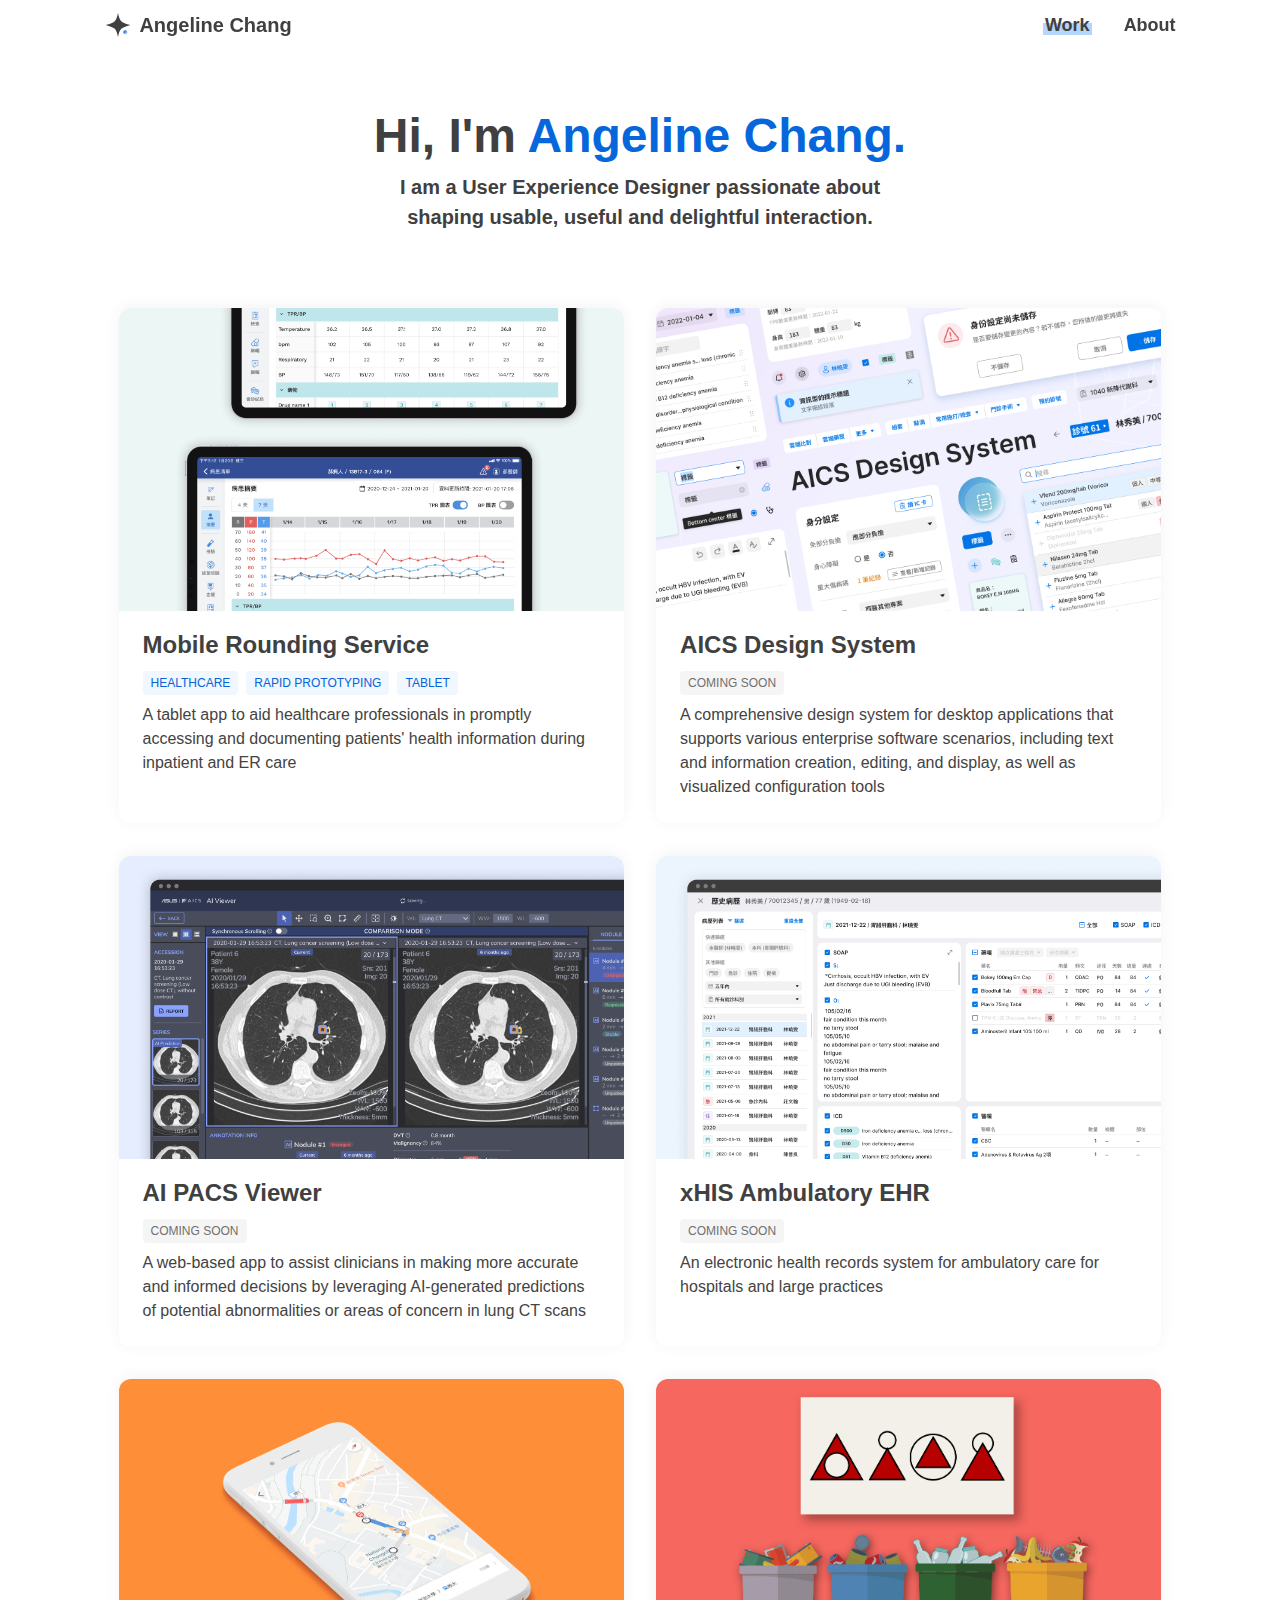
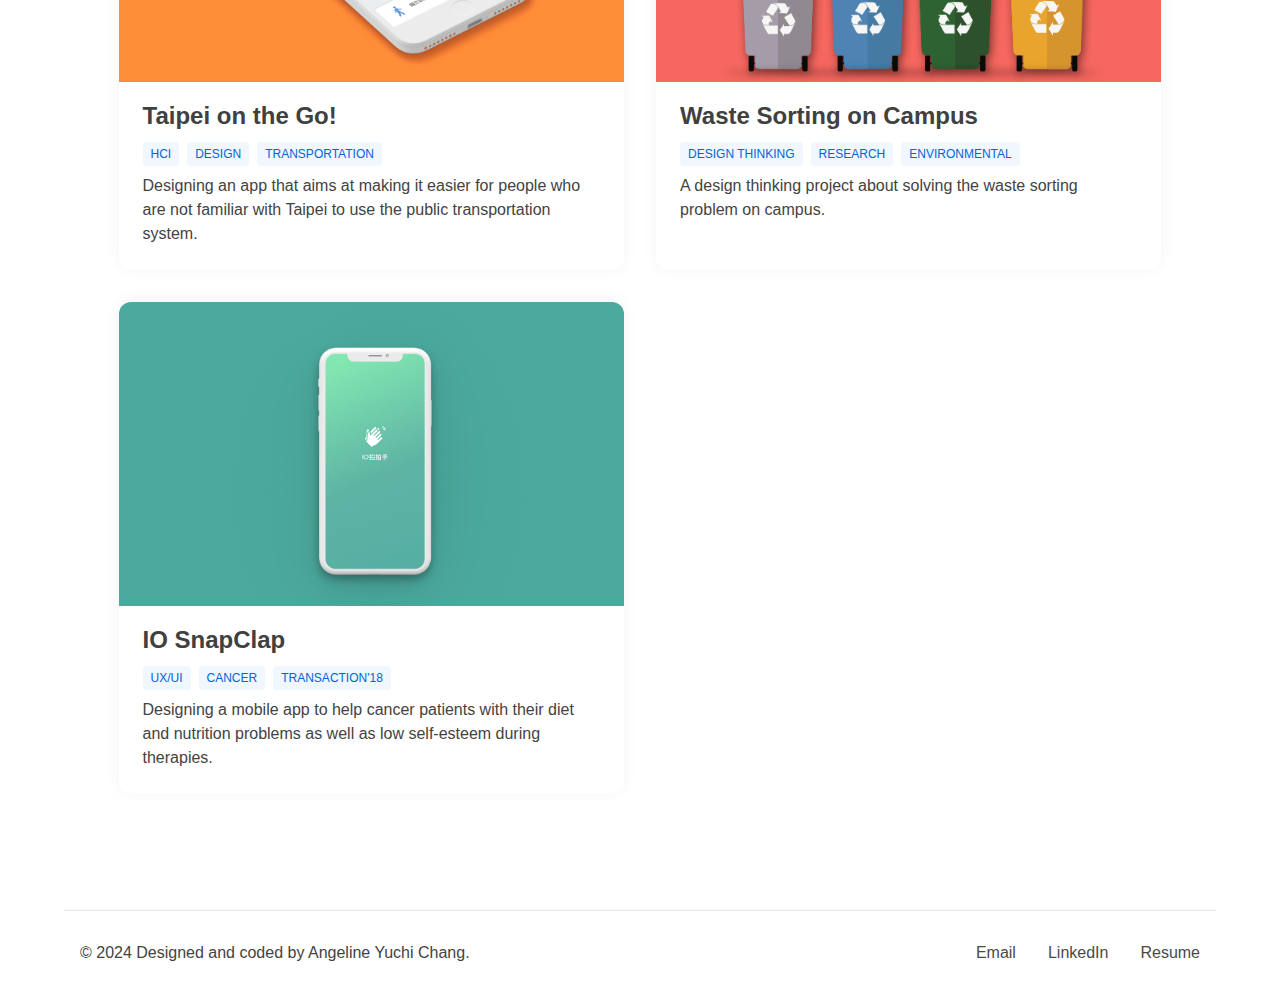
==== commit dd9a9ca5: "Update index.html" ====
--- a/index.html
+++ b/index.html
@@ -11,17 +11,17 @@
 
     gtag('config', 'UA-136349484-1');
   </script>
-  <title>Angeline Chang - Product Designer</title>
+  <title>Angeline Chang - User Experience Designer</title>
   <meta charset="utf-8">
   <meta content="IE=edge,chrome=1" http-equiv="X-UA-Compatible">
   <meta name="viewport" content="width=device-width, initial-scale=1, maximum-scale=1, user-scalable=no">
   <meta content="Product design, Interaction Design, UX/UI Design, Yuchi Chang, Angeline Chang, Angeline Yuchi Chang, User Experience Design, Product Designer" name="keywords">
   <link rel="icon" href="img/logo-solid.svg">
-  <meta content="Hi, I'm Angeline Chang. I am a product designer passionate about shaping usable, useful and delightful interaction." name="description"><!--Fill-->
-  <meta content="Angeline Chang - Product Designer" property="og:title">
-  <meta content="Angeline Chang - Product Designer" property="og:site_name"><!--Fill-->
+  <meta content="Hi, I'm Angeline Chang. I am a User Experience Designer passionate about shaping usable, useful and delightful interaction." name="description"><!--Fill-->
+  <meta content="Angeline Chang - User Experience Designer" property="og:title">
+  <meta content="Angeline Chang - User Experience Designer" property="og:site_name"><!--Fill-->
   <meta content=" " property="og:image"><!--Fill-->
-  <meta content="Hi, I'm Angeline Chang. I am a product designer passionate about shaping usable, useful and delightful interaction." property="og:description"><!--Fill-->
+  <meta content="Hi, I'm Angeline Chang. I am a User Experience Designer passionate about shaping usable, useful and delightful interaction." property="og:description"><!--Fill-->
   <link rel="stylesheet" href="css/normalize.css">
   <link rel="stylesheet" href="css/index.css">
   <link href="https://api.fontshare.com/v2/css?f[]=satoshi@1,900,700,500,400&f[]=clash-display@600,1&f[]=switzer@800,500,1&display=swap" rel="stylesheet">
@@ -47,7 +47,7 @@
   <!-- Eye-catcher-->
   <header>
     <h1>Hi, I'm <a href="about/index.html" class="link">Angeline Chang.</a></h1>
-    <h3>I am a product designer passionate about shaping usable, useful and delightful interaction.</h3>
+    <h3>I am a User Experience Designer passionate about shaping usable, useful and delightful interaction.</h3>
   </header>
   <!-- Main Content of the page-->
   <main>
@@ -149,7 +149,7 @@
 
 
       <!--Project 2-->
-      <!-- <div data-cate="all research design" class="project">
+      <div data-cate="all research design" class="project">
         <a href="work/taipei-on-the-go.html">
           <div class="project-pic" style="background-image: url('img/taipei-on-the-go.png')"></div>
           <div class="project-text">
@@ -166,11 +166,11 @@
             </div>
           </div>
         </a>
-      </div> -->
+      </div>
 
 
       <!--Project 4-->
-      <!-- <div data-cate="all research design" class="project">
+      <div data-cate="all research design" class="project">
         <a href="work/waste-sorting-on-campus.html">
           <div class="project-pic" style="background-image: url('img/waste-sorting.png')"></div>
           <div class="project-text">
@@ -187,10 +187,10 @@
             </div>
           </div>
         </a>
-      </div> -->
+      </div>
 
       <!--Temporary Project-->
-      <!-- <div data-cate="all research design" class="project">
+      <div data-cate="all research design" class="project">
         <a target="_blank" href="work/io-snap-clap.pdf">
           <div class="project-pic" style="background-image:url('img/io-snap-clap.png')"></div>
           <div class="project-text">
@@ -207,7 +207,7 @@
             </div>
           </div>
         </a>
-      </div> -->
+      </div>
 
 
     </section>
@@ -216,14 +216,14 @@
   <!-- Footer-->
   <footer>
     <div id="copyright">
-      <p id="copyright-text" class="footer-text">© 2023 Designed and coded by Angeline Yuchi Chang.</p>
+      <p id="copyright-text" class="footer-text">© 2024 Designed and coded by Angeline Yuchi Chang.</p>
     </div>
     <div id="contact-info">
       <!-- <div class="footer-text">angeline.yuchi [at] gmail [dot] com</div> -->
       <div id="social-links">
         <a target="_blank" href="mailto:angeline.yuchi@gmail.com">Email</a>
         <a target="_blank" href="https://www.linkedin.com/in/yuchi-chang">LinkedIn</a>
-        <a target="_blank" href="Resume_Yuchi_Chang_2023.pdf">Resume</a>
+        <a target="_blank" href="CV_Yuchi_Chang_2024.pdf">Resume</a>
         <!-- <a target="_blank" href="https://medium.com/@angeline.chang">Medium</a> -->
       </div>
     </div>
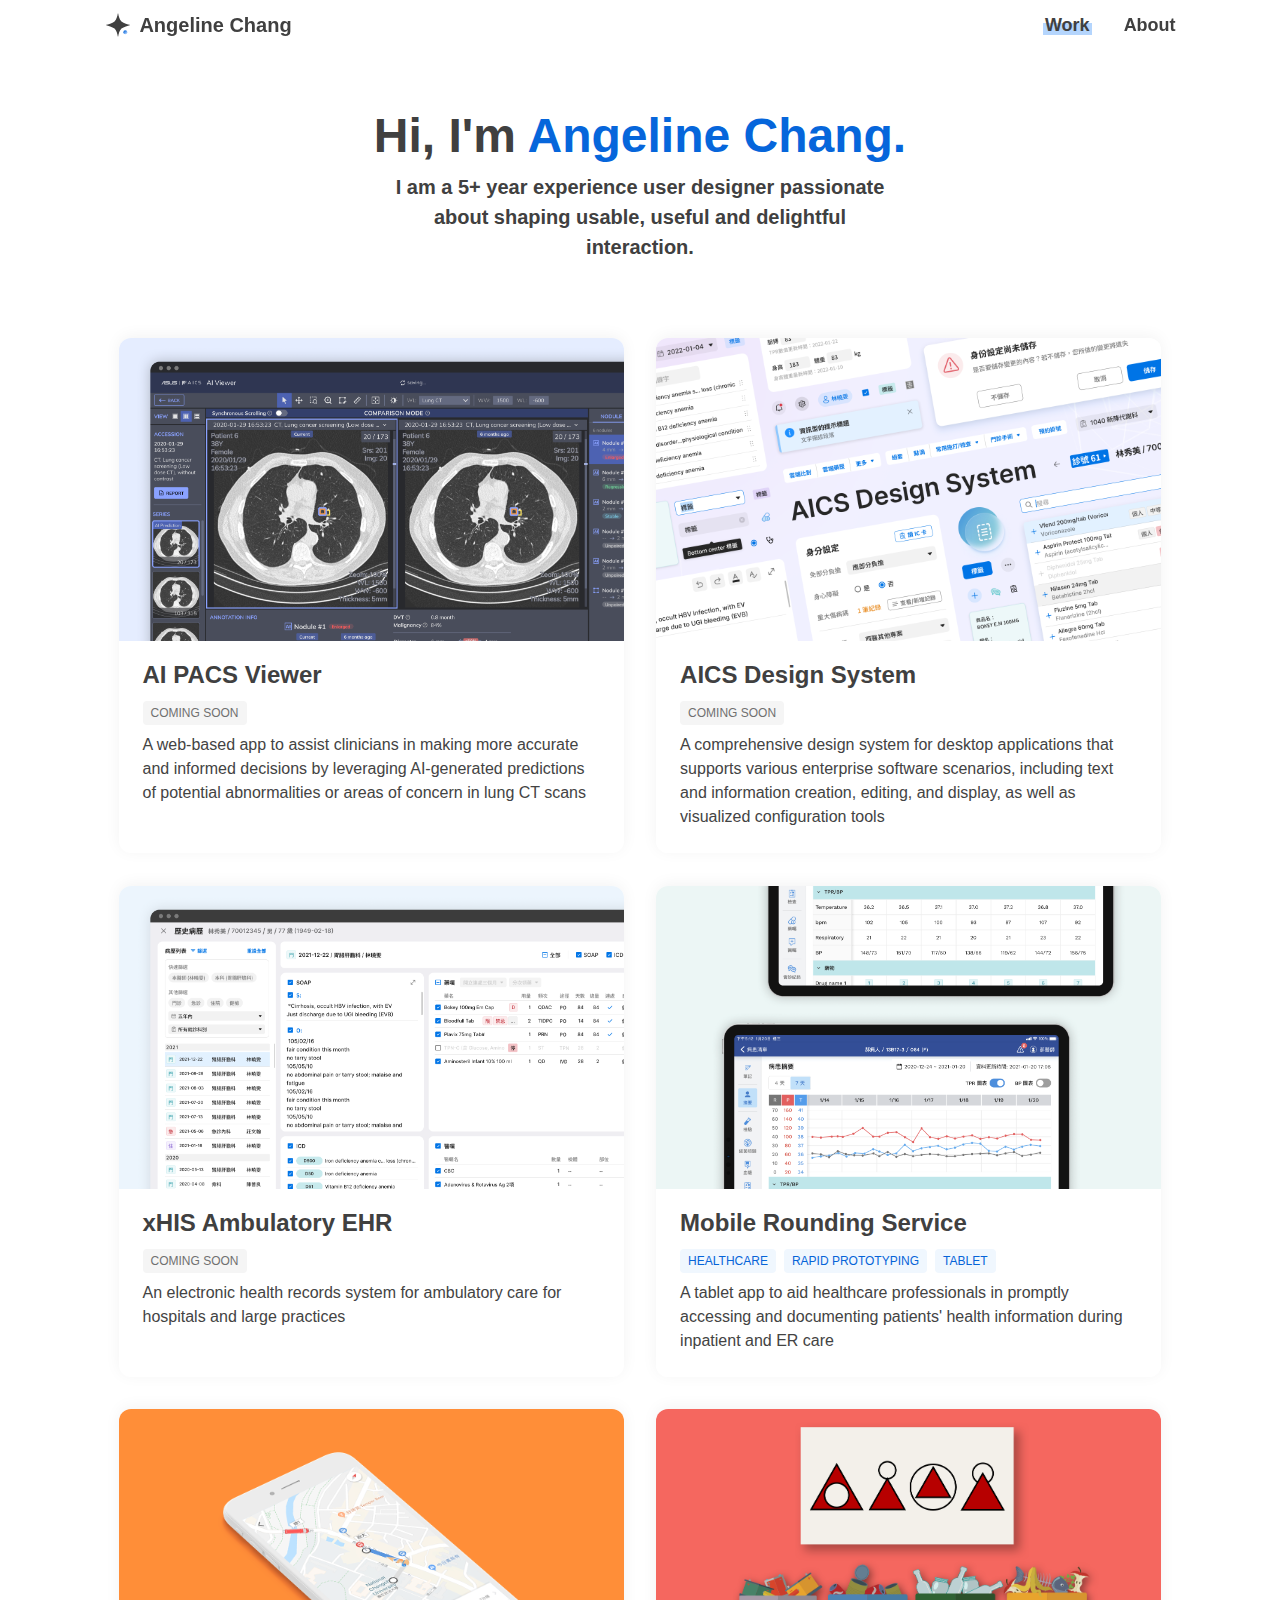
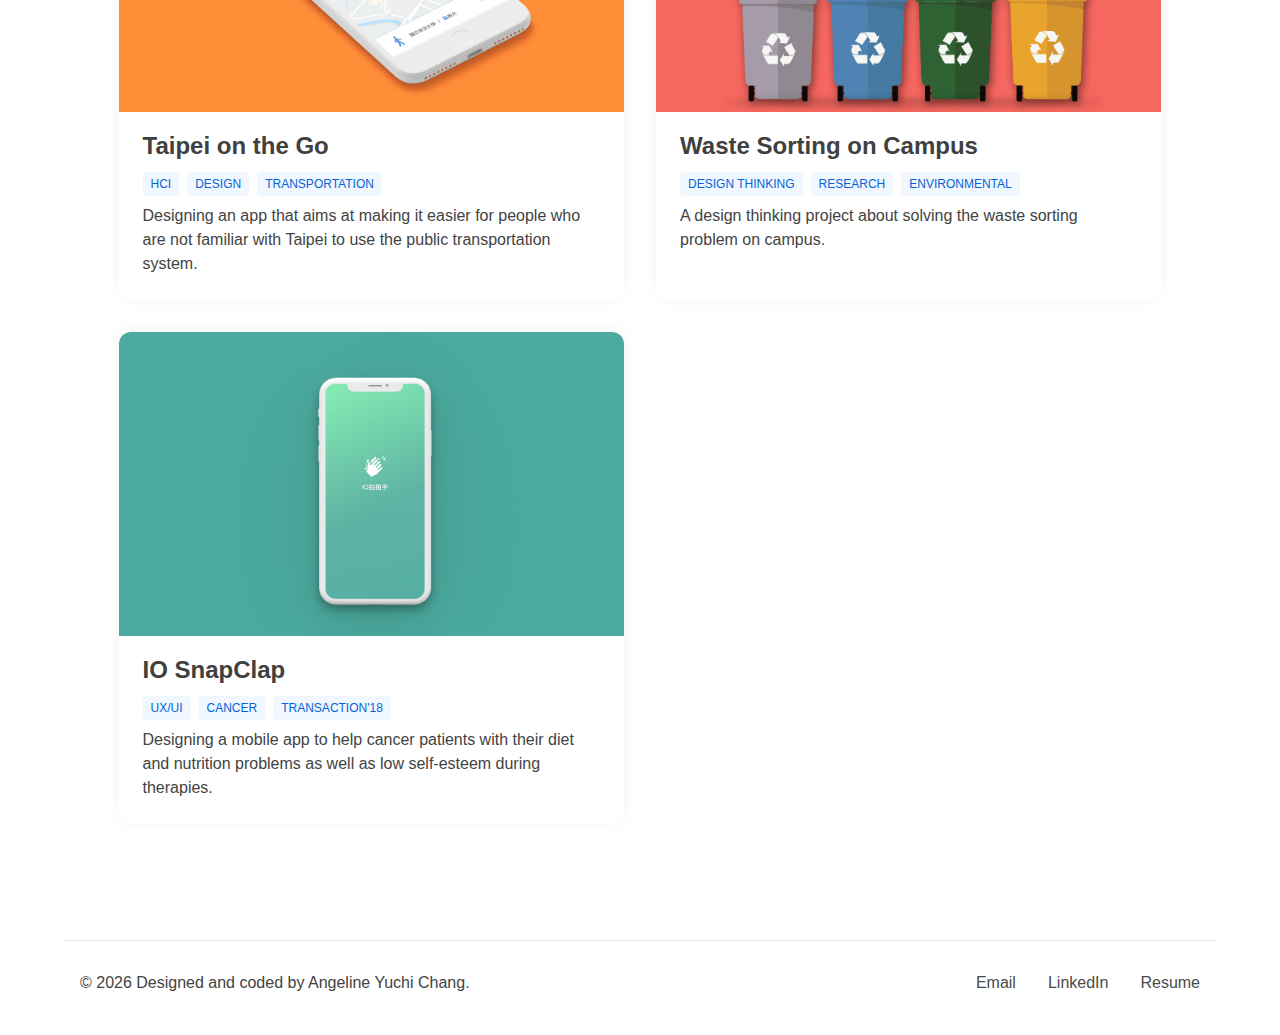
==== commit 3386c551: "Update index.html" ====
--- a/index.html
+++ b/index.html
@@ -16,14 +16,17 @@
   <meta content="IE=edge,chrome=1" http-equiv="X-UA-Compatible">
   <meta name="viewport" content="width=device-width, initial-scale=1, maximum-scale=1, user-scalable=no">
   <meta content="Product design, Interaction Design, UX/UI Design, Yuchi Chang, Angeline Chang, Angeline Yuchi Chang, User Experience Design, Product Designer" name="keywords">
-  <link rel="icon" href="img/logo-solid.svg">
-  <meta content="Hi, I'm Angeline Chang. I am a User Experience Designer passionate about shaping usable, useful and delightful interaction." name="description"><!--Fill-->
+  <meta content="Hi, I'm Angeline Chang. I am a user experience designer passionate about shaping usable, useful and delightful interaction." name="description"><!--Fill-->
   <meta content="Angeline Chang - User Experience Designer" property="og:title">
   <meta content="Angeline Chang - User Experience Designer" property="og:site_name"><!--Fill-->
   <meta content=" " property="og:image"><!--Fill-->
-  <meta content="Hi, I'm Angeline Chang. I am a User Experience Designer passionate about shaping usable, useful and delightful interaction." property="og:description"><!--Fill-->
+  <meta content="Hi, I'm Angeline Chang. I am a product designer passionate about shaping usable, useful and delightful interaction." property="og:description"><!--Fill-->
+  <link rel="icon" href="img/logo-solid.svg">
   <link rel="stylesheet" href="css/normalize.css">
   <link rel="stylesheet" href="css/index.css">
+  <link rel="preconnect" href="https://fonts.googleapis.com">
+  <link rel="preconnect" href="https://fonts.gstatic.com" crossorigin>
+  <link href="https://fonts.googleapis.com/css2?family=DM+Sans:ital,opsz,wght@0,9..40,100..1000;1,9..40,100..1000&display=swap" rel="stylesheet">
   <link href="https://api.fontshare.com/v2/css?f[]=satoshi@1,900,700,500,400&f[]=clash-display@600,1&f[]=switzer@800,500,1&display=swap" rel="stylesheet">
   <link rel="stylesheet" href="https://use.fontawesome.com/releases/v5.7.2/css/all.css" integrity="sha384-fnmOCqbTlWIlj8LyTjo7mOUStjsKC4pOpQbqyi7RrhN7udi9RwhKkMHpvLbHG9Sr" crossorigin="anonymous">
 </head>
@@ -47,7 +50,7 @@
   <!-- Eye-catcher-->
   <header>
     <h1>Hi, I'm <a href="about/index.html" class="link">Angeline Chang.</a></h1>
-    <h3>I am a User Experience Designer passionate about shaping usable, useful and delightful interaction.</h3>
+    <h3>I am a 5+ year experience user designer passionate about shaping usable, useful and delightful interaction.</h3>
   </header>
   <!-- Main Content of the page-->
   <main>
@@ -62,27 +65,29 @@
     <!--Projects-->
     <section id="project">
 
-      <!--Project 1-->
-      <div data-cate="all research design code" class="project">
-        <a href="work/mobile-rounding-service.html">
-          <div class="project-pic" style="background-image: url('img/mobile-rounding-service.png')"></div>
-          <div class="project-text">
-            <div class="project-text-firstline">
-              <div class="project-text-title"><h3 class="">Mobile Rounding Service</h3></div>
-              <div class="project-tag-container">
-                <div class="project-text-tag">Healthcare</div>
-                <div class="project-text-tag">Rapid Prototyping</div>
-                <div class="project-text-tag">Tablet</div>
-              </div>
-            </div>
-            <div class="project-text-secondline">
-              <p>A tablet app to aid healthcare professionals in promptly accessing and documenting patients' health information during inpatient and ER care</p>
-            </div>
-          </div>
-        </a>
-      </div>
-
-      <!--Project 1-->
+
+      <!--AI PACS Viewer-->
+      <div data-cate="all research design code" class="project">
+        <!-- <a href="work/#.html"> -->
+          <div class="project-pic" style="background-image: url('img/ai-pacs-viewer.png')"></div>
+          <div class="project-text">
+            <div class="project-text-firstline">
+              <div class="project-text-title"><h3 class="">AI PACS Viewer</h3></div>
+              <div class="project-tag-container">
+                <div class="project-text-tag" style="background: #F5F5F5; color: #707070;">Coming soon</div>
+                <!-- <div class="project-text-tag">AI Design</div>
+                <div class="project-text-tag">HCI</div>
+                <div class="project-text-tag">Medical Imaging</div> -->
+              </div>
+            </div>
+            <div class="project-text-secondline">
+              <p>A web-based app to assist clinicians in making more accurate and informed decisions by leveraging AI-generated predictions of potential abnormalities or areas of concern in lung CT scans</p>
+            </div>
+          </div>
+        <!-- </a> -->
+      </div>
+
+      <!--AICS Design System-->
       <div data-cate="all research design code" class="project">
         <!-- <a href="work/#.html"> -->
           <div class="project-pic" style="background-image: url('img/honey-design-system.png')"></div>
@@ -104,29 +109,8 @@
       </div>
 
 
-      <!--Project 1-->
-      <div data-cate="all research design code" class="project">
-        <!-- <a href="work/#.html"> -->
-          <div class="project-pic" style="background-image: url('img/ai-pacs-viewer.png')"></div>
-          <div class="project-text">
-            <div class="project-text-firstline">
-              <div class="project-text-title"><h3 class="">AI PACS Viewer</h3></div>
-              <div class="project-tag-container">
-                <div class="project-text-tag" style="background: #F5F5F5; color: #707070;">Coming soon</div>
-                <!-- <div class="project-text-tag">AI Design</div>
-                <div class="project-text-tag">HCI</div>
-                <div class="project-text-tag">Medical Imaging</div> -->
-              </div>
-            </div>
-            <div class="project-text-secondline">
-              <p>A web-based app to assist clinicians in making more accurate and informed decisions by leveraging AI-generated predictions of potential abnormalities or areas of concern in lung CT scans</p>
-            </div>
-          </div>
-        <!-- </a> -->
-      </div>
-
-
-      <!--Project 1-->
+
+      <!--xHIS Ambulatory EHR-->
       <div data-cate="all research design code" class="project">
         <!-- <a href="work/#.html"> -->
           <div class="project-pic" style="background-image: url('img/xhis.png')"></div>
@@ -147,14 +131,34 @@
         <!-- </a> -->
       </div>
 
-
-      <!--Project 2-->
+      <!--Mobile Rounding Service-->
+      <div data-cate="all research design code" class="project">
+        <a href="work/mobile-rounding-service.html">
+          <div class="project-pic" style="background-image: url('img/mobile-rounding-service.png')"></div>
+          <div class="project-text">
+            <div class="project-text-firstline">
+              <div class="project-text-title"><h3 class="">Mobile Rounding Service</h3></div>
+              <div class="project-tag-container">
+                <div class="project-text-tag">Healthcare</div>
+                <div class="project-text-tag">Rapid Prototyping</div>
+                <div class="project-text-tag">Tablet</div>
+              </div>
+            </div>
+            <div class="project-text-secondline">
+              <p>A tablet app to aid healthcare professionals in promptly accessing and documenting patients' health information during inpatient and ER care</p>
+            </div>
+          </div>
+        </a>
+      </div>
+
+
+      <!--Taipei on the Go-->
       <div data-cate="all research design" class="project">
         <a href="work/taipei-on-the-go.html">
           <div class="project-pic" style="background-image: url('img/taipei-on-the-go.png')"></div>
           <div class="project-text">
             <div class="project-text-firstline">
-              <div class="project-text-title"><h3 class="">Taipei on the Go!</h3></div>
+              <div class="project-text-title"><h3 class="">Taipei on the Go</h3></div>
               <div class="project-tag-container">
                 <div class="project-text-tag">HCI</div>
                 <div class="project-text-tag">Design</div>
@@ -169,7 +173,7 @@
       </div>
 
 
-      <!--Project 4-->
+      <!--Waste Sorting on Campus-->
       <div data-cate="all research design" class="project">
         <a href="work/waste-sorting-on-campus.html">
           <div class="project-pic" style="background-image: url('img/waste-sorting.png')"></div>
@@ -189,7 +193,7 @@
         </a>
       </div>
 
-      <!--Temporary Project-->
+      <!--IO SnapClap-->
       <div data-cate="all research design" class="project">
         <a target="_blank" href="work/io-snap-clap.pdf">
           <div class="project-pic" style="background-image:url('img/io-snap-clap.png')"></div>
@@ -216,14 +220,14 @@
   <!-- Footer-->
   <footer>
     <div id="copyright">
-      <p id="copyright-text" class="footer-text">© 2024 Designed and coded by Angeline Yuchi Chang.</p>
+      <p id="copyright-text" class="footer-text">© <span id="currentYear"></span> Designed and coded by Angeline Yuchi Chang.</p>
     </div>
     <div id="contact-info">
       <!-- <div class="footer-text">angeline.yuchi [at] gmail [dot] com</div> -->
       <div id="social-links">
         <a target="_blank" href="mailto:angeline.yuchi@gmail.com">Email</a>
         <a target="_blank" href="https://www.linkedin.com/in/yuchi-chang">LinkedIn</a>
-        <a target="_blank" href="CV_Yuchi_Chang_2024.pdf">Resume</a>
+        <a target="_blank" id="resume-link" href="#">Resume</a>
         <!-- <a target="_blank" href="https://medium.com/@angeline.chang">Medium</a> -->
       </div>
     </div>
@@ -232,4 +236,14 @@
 </html>
 <script type="text/javascript" src="https://cdnjs.cloudflare.com/ajax/libs/jquery/3.2.1/jquery.js"></script>
 <script type="text/javascript" src="index.js"></script>
+<script>
+  document.addEventListener('DOMContentLoaded', function() {
+    // Get the current year
+    var currentYear = new Date().getFullYear();
+    document.getElementById('currentYear').textContent = currentYear;
+    // Update the resume link's href
+    var resumeLink = document.getElementById('resume-link');
+    resumeLink.href = `Resume_Yuchi_Chang_${currentYear}.pdf`;
+  });
+</script>
 <!-- <a href="#" target="_blank"></a>-->
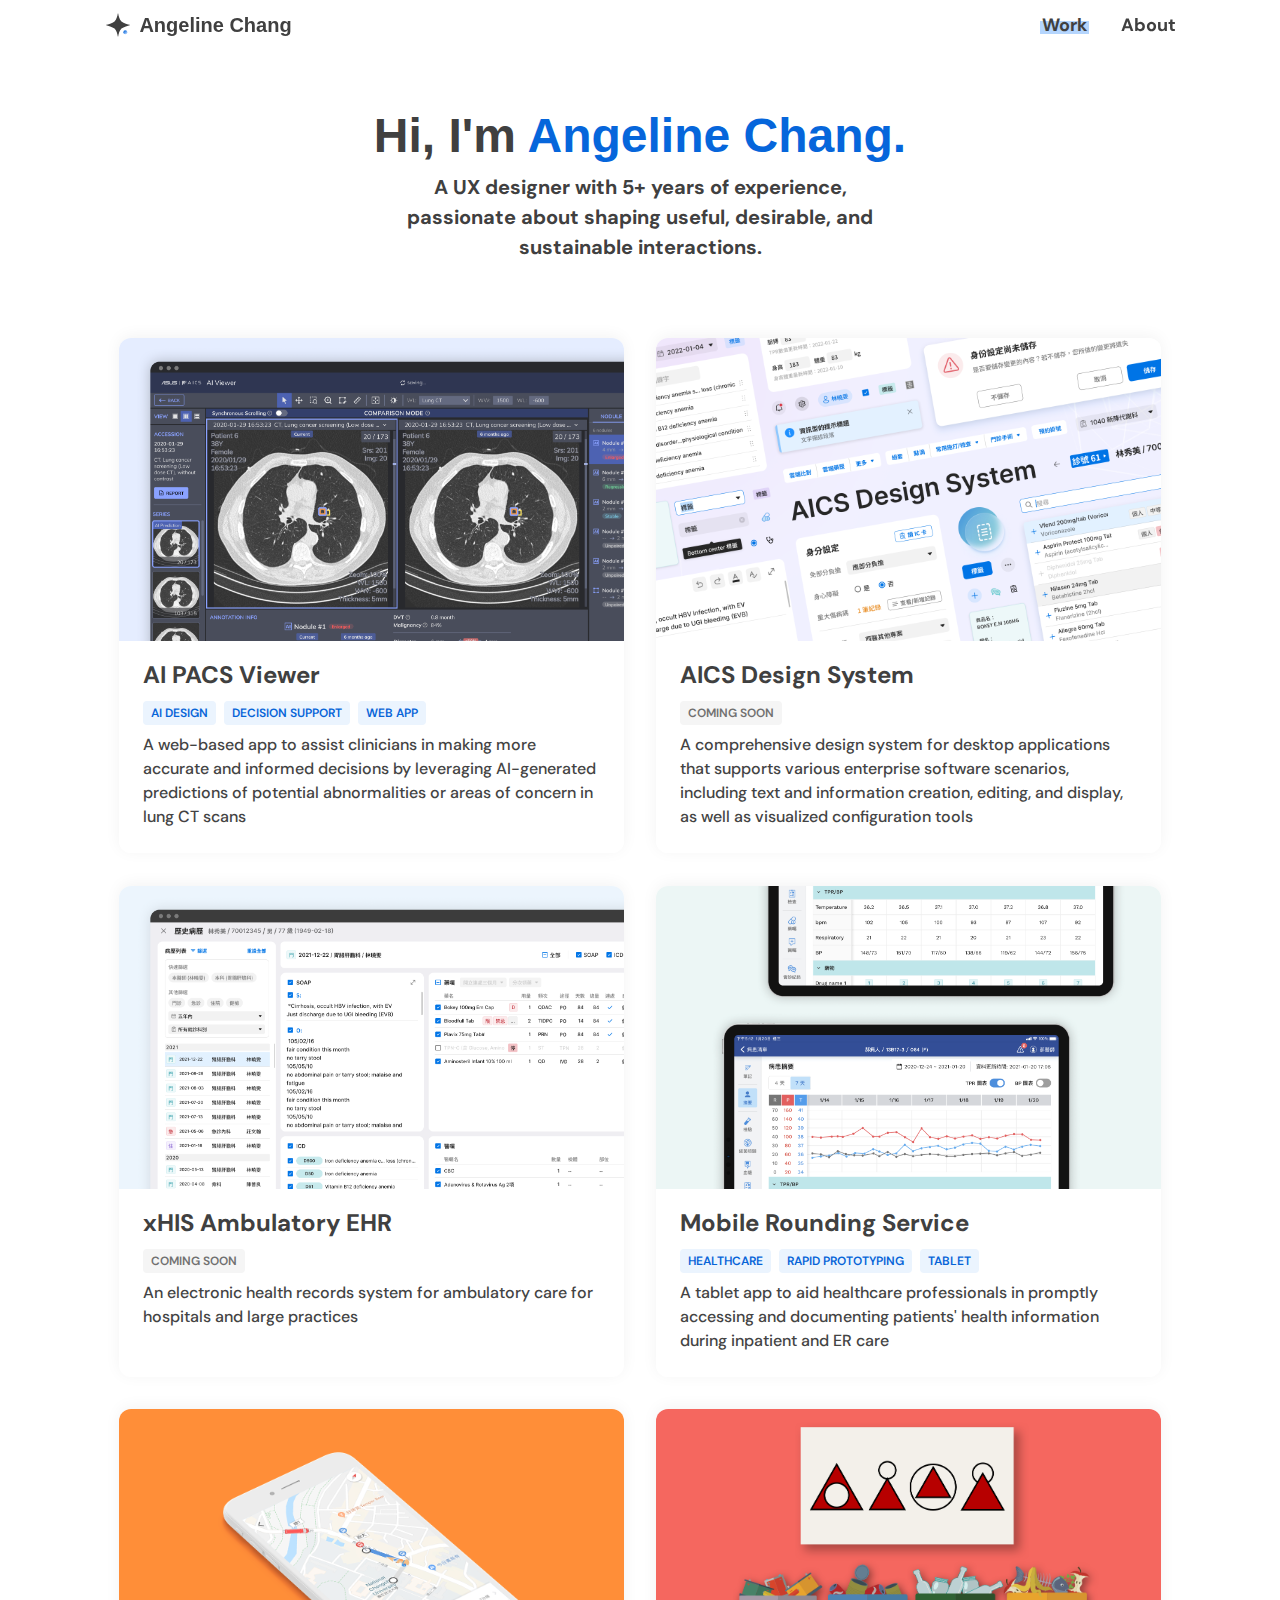
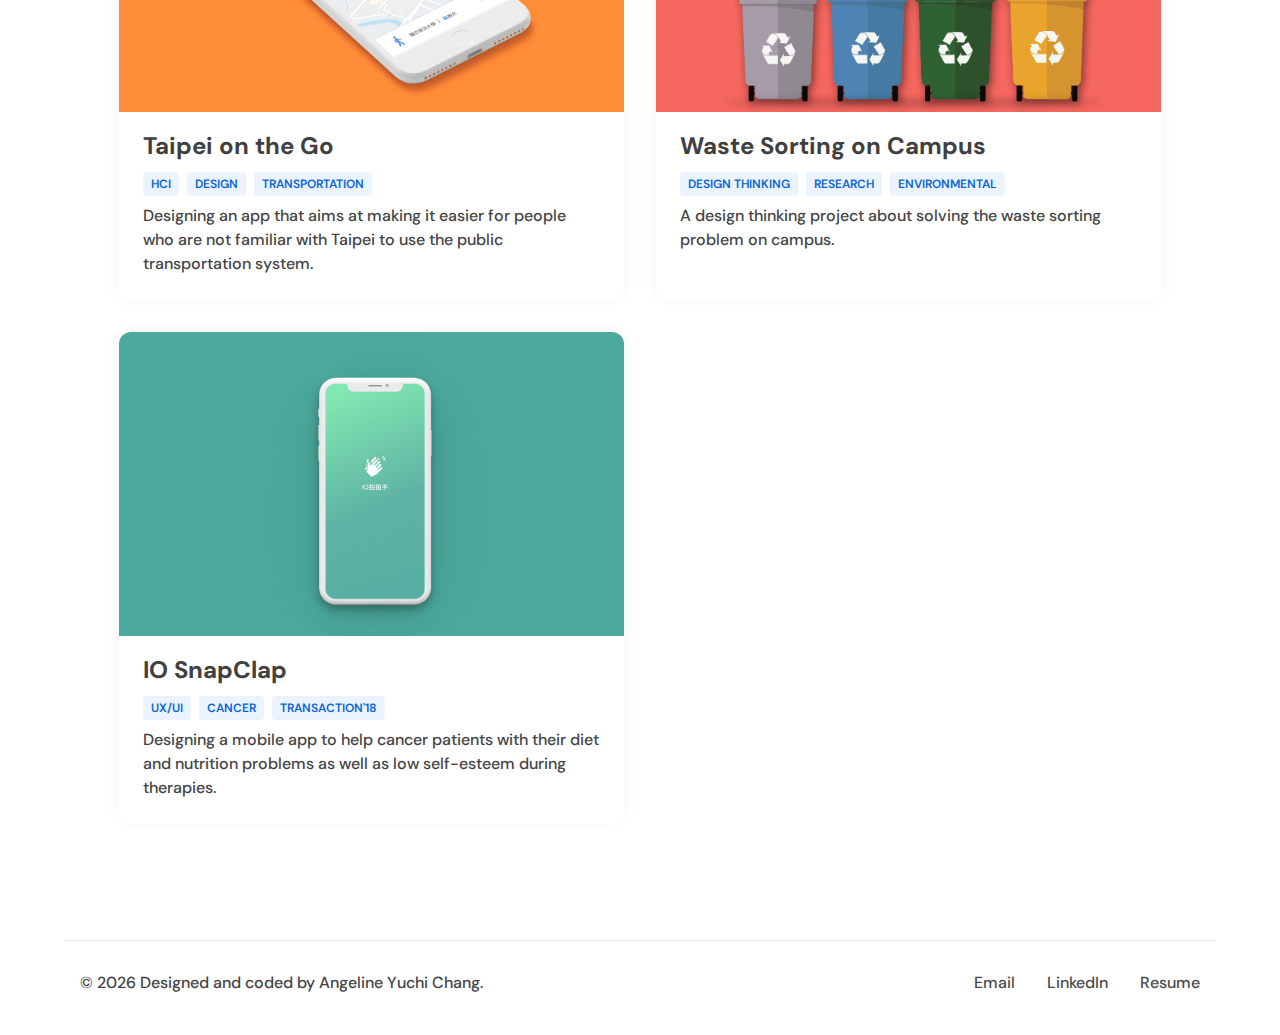
==== commit 1a325d2b: "Update index.html" ====
--- a/index.html
+++ b/index.html
@@ -50,7 +50,7 @@
   <!-- Eye-catcher-->
   <header>
     <h1>Hi, I'm <a href="about/index.html" class="link">Angeline Chang.</a></h1>
-    <h3>I am a 5+ year experience user designer passionate about shaping usable, useful and delightful interaction.</h3>
+    <h3>A UX designer with 5+ years of experience, passionate about shaping useful, desirable, and sustainable interactions.</h3>
   </header>
   <!-- Main Content of the page-->
   <main>
@@ -68,23 +68,22 @@
 
       <!--AI PACS Viewer-->
       <div data-cate="all research design code" class="project">
-        <!-- <a href="work/#.html"> -->
+        <a href="work/ai-pacs-viewer.html">
           <div class="project-pic" style="background-image: url('img/ai-pacs-viewer.png')"></div>
           <div class="project-text">
             <div class="project-text-firstline">
               <div class="project-text-title"><h3 class="">AI PACS Viewer</h3></div>
               <div class="project-tag-container">
-                <div class="project-text-tag" style="background: #F5F5F5; color: #707070;">Coming soon</div>
-                <!-- <div class="project-text-tag">AI Design</div>
-                <div class="project-text-tag">HCI</div>
-                <div class="project-text-tag">Medical Imaging</div> -->
+                <div class="project-text-tag">AI Design</div>
+                <div class="project-text-tag">Decision Support</div>
+                <div class="project-text-tag">Web App</div>
               </div>
             </div>
             <div class="project-text-secondline">
               <p>A web-based app to assist clinicians in making more accurate and informed decisions by leveraging AI-generated predictions of potential abnormalities or areas of concern in lung CT scans</p>
             </div>
           </div>
-        <!-- </a> -->
+        </a>
       </div>
 
       <!--AICS Design System-->
--- a/css/index.css
+++ b/css/index.css
@@ -23,7 +23,7 @@
   width: 100%;
   height: 100%;
   background: #FFFFFF;
-  font-family: 'Satoshi', sans-serif;
+  font-family: 'DM Sans', sans-serif;
   /*font-family: 'Switzer', sans-serif;*/
   margin: 0;
   padding: 0;
@@ -87,7 +87,7 @@
 }
 
 html h2, html h3, html h4, body h2, body h3, body h4 {
-  font-family: 'Satoshi', sans-serif;
+  font-family: 'DM Sans', sans-serif;
   font-weight: 700;
   width: 100%;
   margin: 0;
@@ -95,7 +95,7 @@
 }
 
 html h4, body h4 {
-  font-family: 'Satoshi', sans-serif;
+  font-family: 'DM Sans', sans-serif;
   font-weight: 600;
   width: 100%;
   margin: 0;
@@ -471,14 +471,14 @@
 }
 
 .project-text .project-text-tag {
-  font-family: 'Switzer', sans-serif;
+  font-family: 'DM Sans', sans-serif;
   font-size: 12px;
-  font-weight: 500;
+  font-weight: 600;
   text-transform: uppercase;
   padding: 3px 8px;
   border-radius: 4px;
   margin-right: 8px;
-  background: hsla(213, 90%, 97%, 1);
+  background: hsla(213, 92%, 96%, 1);
   /* color: #434343; */
   color: #0664D8;
   /* border: solid 1px hsl(0, 0%, 90%); */
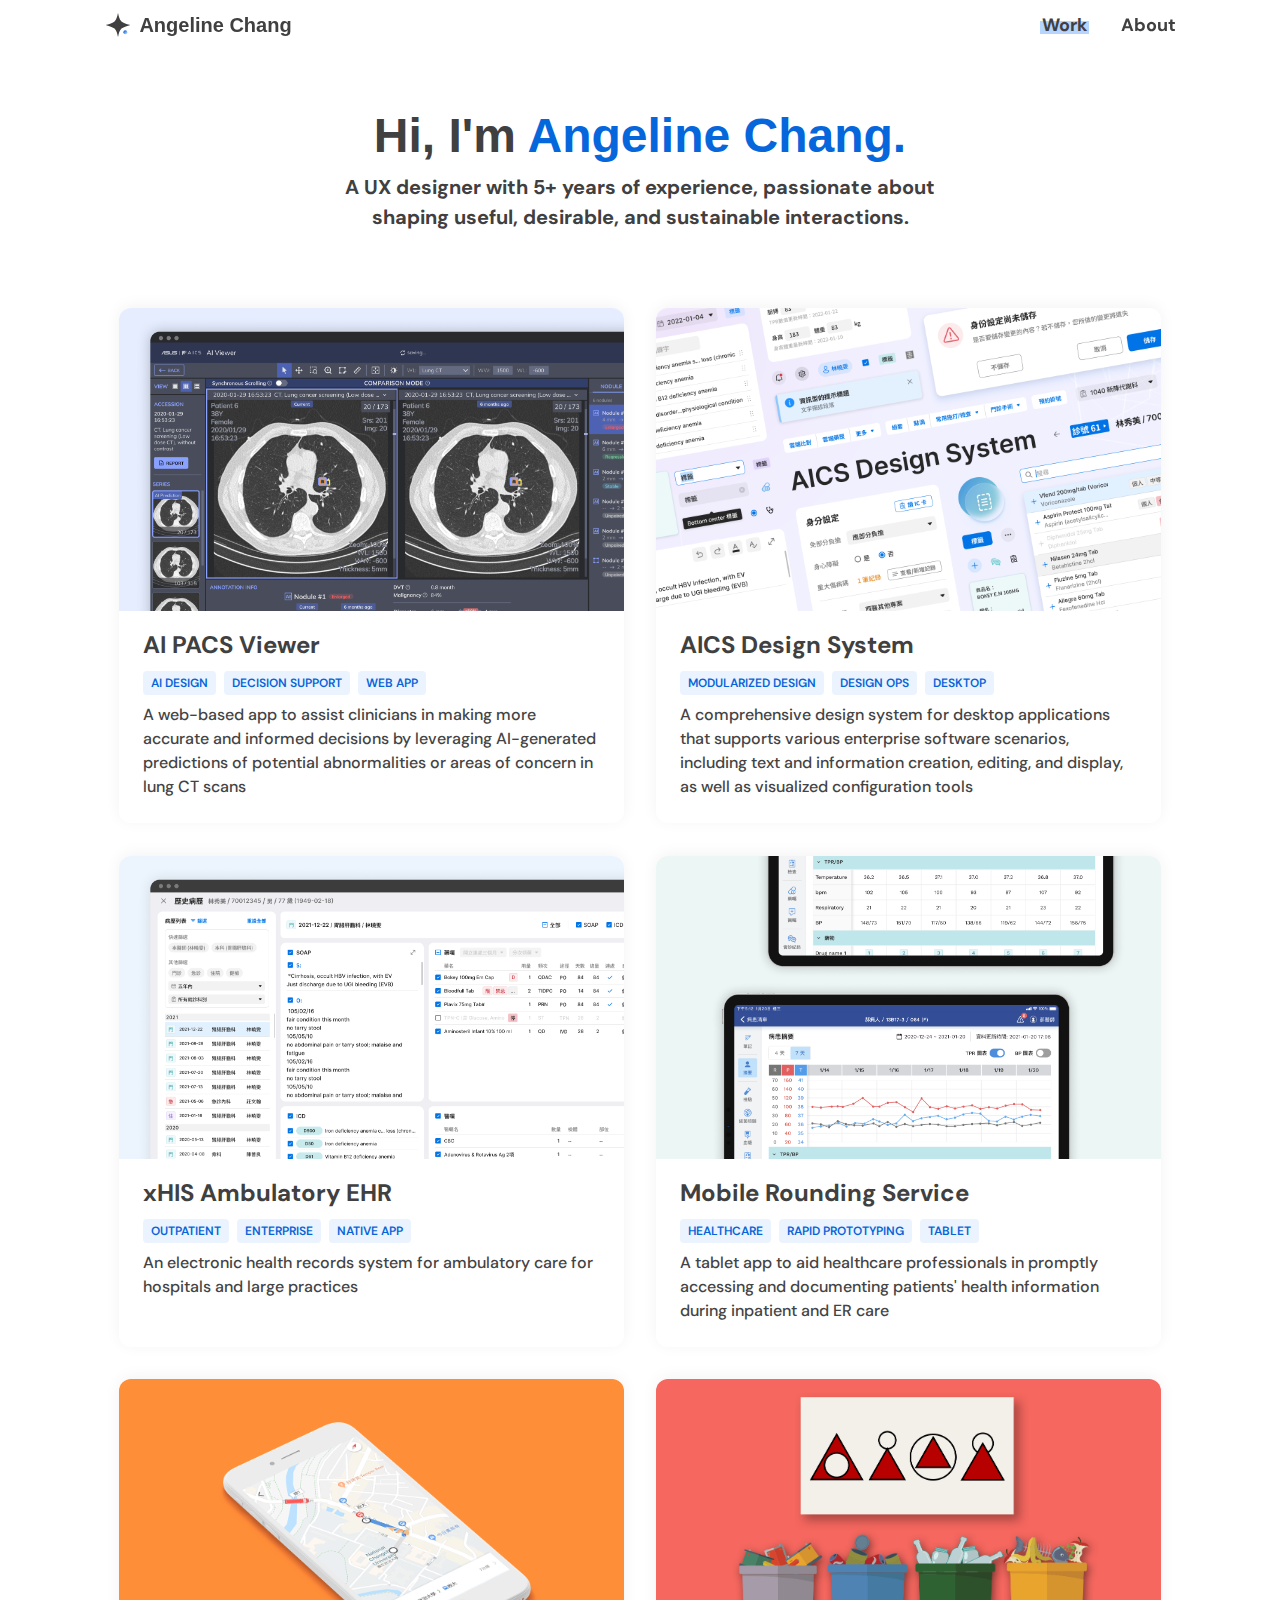
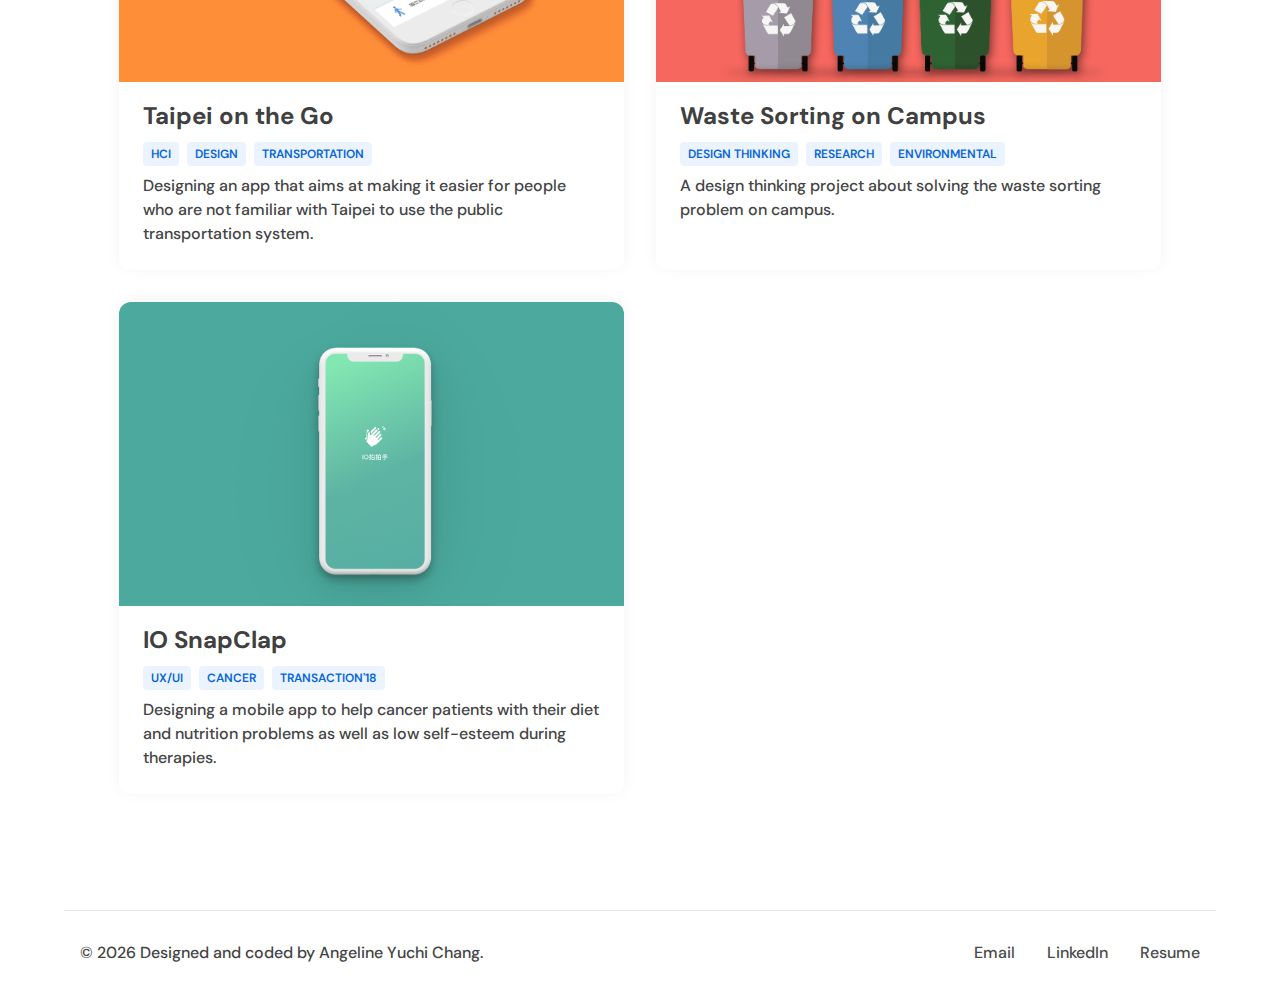
==== commit 46873c4c: "Update index.html" ====
--- a/index.html
+++ b/index.html
@@ -88,46 +88,45 @@
 
       <!--AICS Design System-->
       <div data-cate="all research design code" class="project">
-        <!-- <a href="work/#.html"> -->
+        <a href="work/aics-design-system.html">
           <div class="project-pic" style="background-image: url('img/honey-design-system.png')"></div>
           <div class="project-text">
             <div class="project-text-firstline">
               <div class="project-text-title"><h3 class="">AICS Design System</h3></div>
               <div class="project-tag-container">
-                <div class="project-text-tag" style="background: #F5F5F5; color: #707070;">Coming soon</div>
-                <!-- <div class="project-text-tag">Design System</div>
-                <div class="project-text-tag">Desktop</div> -->
-                <!-- <div class="project-text-tag"></div> -->
+                <!-- <div class="project-text-tag" style="background: #F5F5F5; color: #707070;">Coming soon</div> -->
+                <div class="project-text-tag">Modularized Design</div>
+                <div class="project-text-tag">Design Ops</div>
+                <div class="project-text-tag">Desktop</div>
               </div>
             </div>
             <div class="project-text-secondline">
               <p>A comprehensive design system for desktop applications that supports various enterprise software scenarios, including text and information creation, editing, and display, as well as visualized configuration tools</p>
             </div>
           </div>
-        <!-- </a> -->
+        </a>
       </div>
 
 
 
       <!--xHIS Ambulatory EHR-->
       <div data-cate="all research design code" class="project">
-        <!-- <a href="work/#.html"> -->
+        <a href="work/xhis-ambulatory-ehr.html">
           <div class="project-pic" style="background-image: url('img/xhis.png')"></div>
           <div class="project-text">
             <div class="project-text-firstline">
               <div class="project-text-title"><h3 class="">xHIS Ambulatory EHR</h3></div>
               <div class="project-tag-container">
-                <div class="project-text-tag" style="background: #F5F5F5; color: #707070;">Coming soon</div>
-                <!-- <div class="project-text-tag">Enterprise</div>
-                <div class="project-text-tag">Large scale</div>
-                <div class="project-text-tag">Healthcare</div> -->
+                <div class="project-text-tag">Outpatient</div>
+                <div class="project-text-tag">Enterprise</div>
+                <div class="project-text-tag">Native App</div>
               </div>
             </div>
             <div class="project-text-secondline">
               <p>An electronic health records system for ambulatory care for hospitals and large practices</p>
             </div>
           </div>
-        <!-- </a> -->
+        </a>
       </div>
 
       <!--Mobile Rounding Service-->
--- a/css/index.css
+++ b/css/index.css
@@ -284,7 +284,7 @@
 }
 
 header h3 {
-  width: 500px;
+  width: 600px;
   text-align: center;
   font-size: 20px;
 }
@@ -584,7 +584,7 @@
 /*****************************
    Individual Projects
 ******************************/
-#waste-sorting main, #taipei-go main, #mrs main {
+#waste-sorting main, #taipei-go main, #mrs main, #ai-pacs-viewer main{
   display: flex;
   flex-direction: column;
   -webkit-align-items: center;
@@ -610,6 +610,10 @@
 
 #mrs header .header-pic {
   background-image: url("../img/mobile-rounding-service-header.png");
+}
+
+#ai-pacs-viewer header .header-pic {
+  background-image: url("../img/ai-pacs-viewer.png");
 }
 
 #waste-sorting header .header-pic {
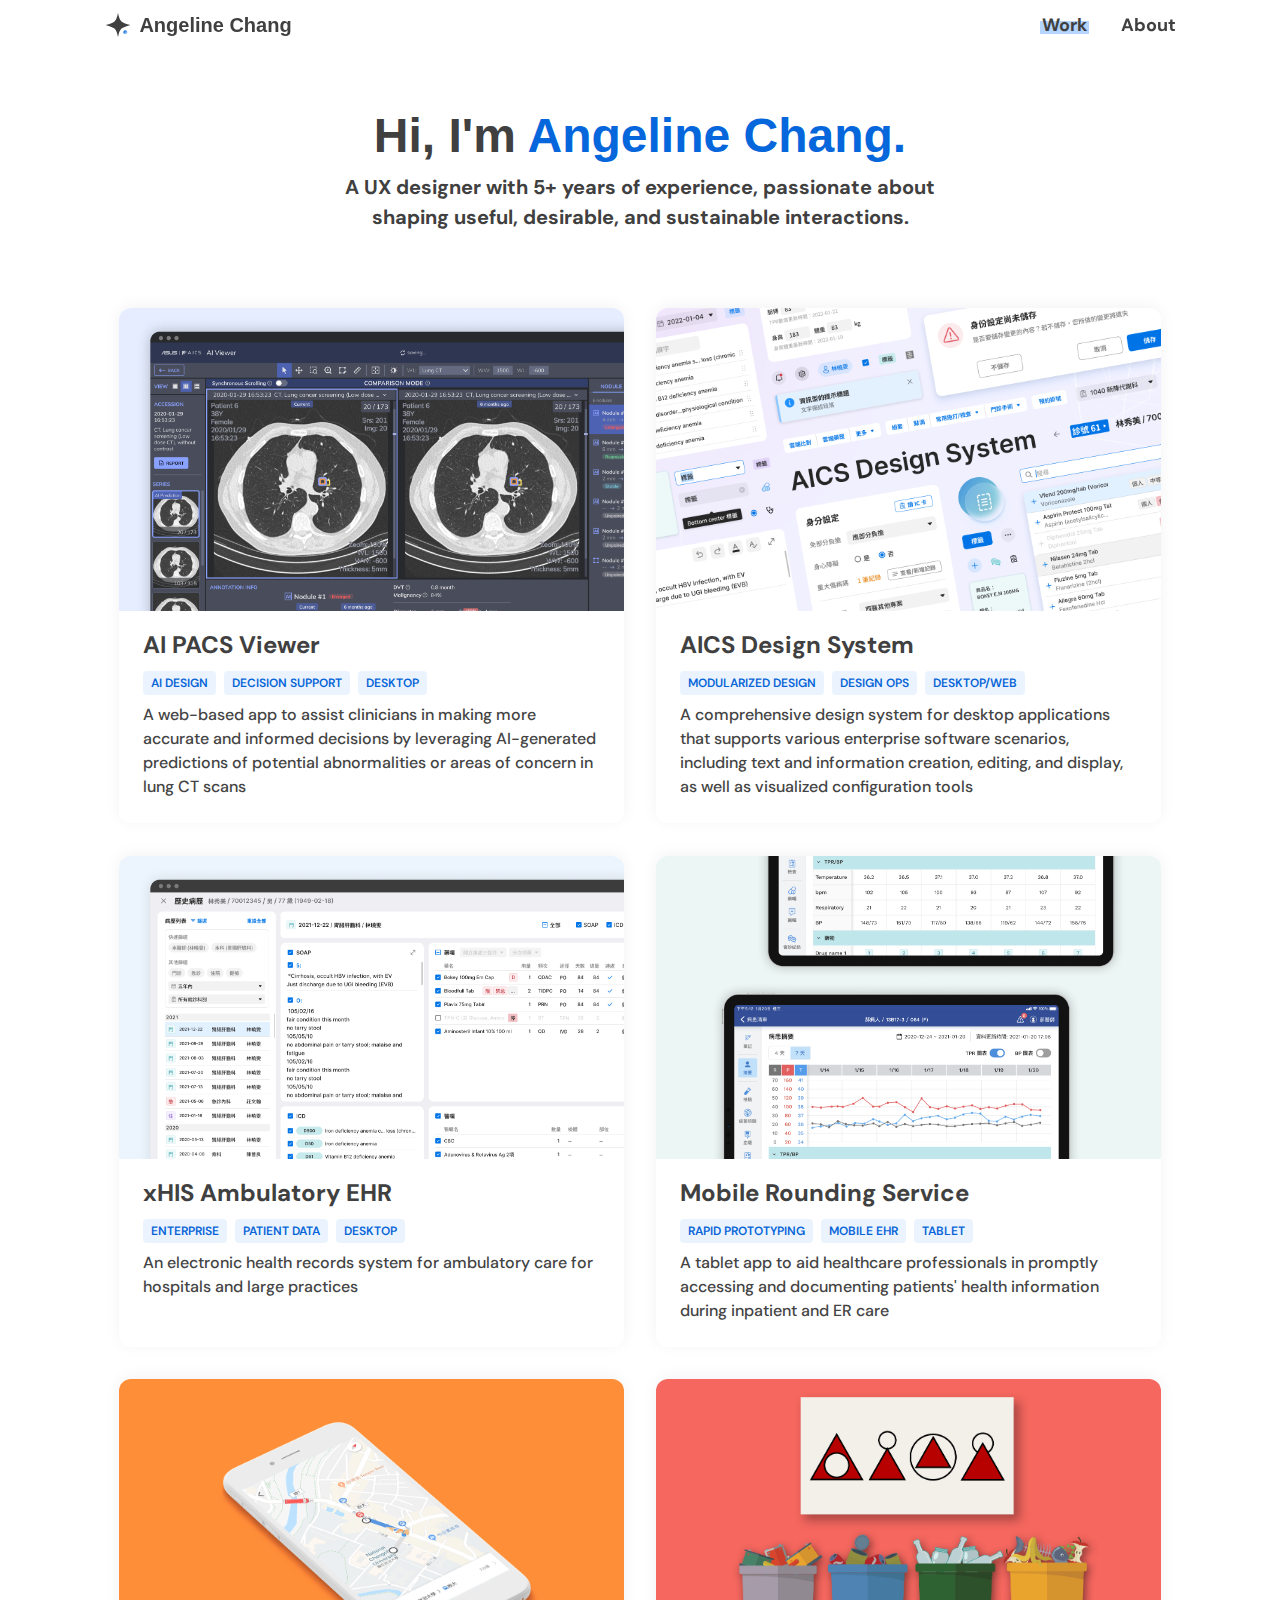
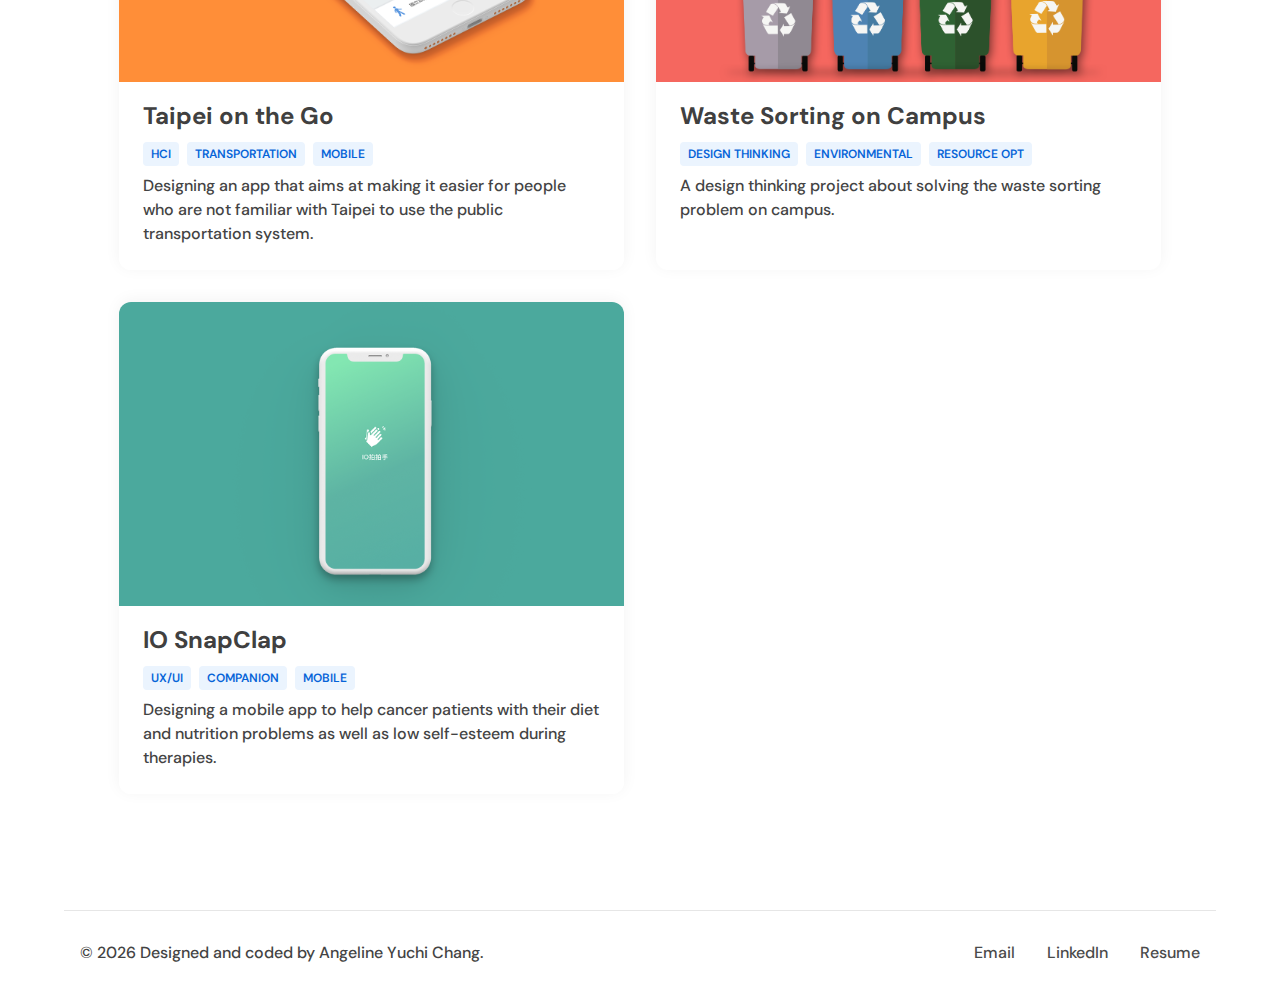
==== commit f92eabc7: "Update index.html" ====
--- a/index.html
+++ b/index.html
@@ -2,14 +2,14 @@
 <html xmlns:og='http://ogp.me/ns#'>
 <html lang="en" dir="ltr">
 <head>
-  <!-- Global site tag (gtag.js) - Google Analytics -->
-  <script async src="https://www.googletagmanager.com/gtag/js?id=UA-136349484-1"></script>
+  <!-- Google tag (gtag.js) -->
+  <script async src="https://www.googletagmanager.com/gtag/js?id=G-QT3M30FFR9"></script>
   <script>
     window.dataLayer = window.dataLayer || [];
     function gtag(){dataLayer.push(arguments);}
     gtag('js', new Date());
 
-    gtag('config', 'UA-136349484-1');
+    gtag('config', 'G-QT3M30FFR9');
   </script>
   <title>Angeline Chang - User Experience Designer</title>
   <meta charset="utf-8">
@@ -76,7 +76,7 @@
               <div class="project-tag-container">
                 <div class="project-text-tag">AI Design</div>
                 <div class="project-text-tag">Decision Support</div>
-                <div class="project-text-tag">Web App</div>
+                <div class="project-text-tag">Desktop</div>
               </div>
             </div>
             <div class="project-text-secondline">
@@ -97,7 +97,7 @@
                 <!-- <div class="project-text-tag" style="background: #F5F5F5; color: #707070;">Coming soon</div> -->
                 <div class="project-text-tag">Modularized Design</div>
                 <div class="project-text-tag">Design Ops</div>
-                <div class="project-text-tag">Desktop</div>
+                <div class="project-text-tag">Desktop/Web</div>
               </div>
             </div>
             <div class="project-text-secondline">
@@ -117,9 +117,9 @@
             <div class="project-text-firstline">
               <div class="project-text-title"><h3 class="">xHIS Ambulatory EHR</h3></div>
               <div class="project-tag-container">
-                <div class="project-text-tag">Outpatient</div>
                 <div class="project-text-tag">Enterprise</div>
-                <div class="project-text-tag">Native App</div>
+                <div class="project-text-tag">Patient Data</div>
+                <div class="project-text-tag">Desktop</div>
               </div>
             </div>
             <div class="project-text-secondline">
@@ -137,8 +137,8 @@
             <div class="project-text-firstline">
               <div class="project-text-title"><h3 class="">Mobile Rounding Service</h3></div>
               <div class="project-tag-container">
-                <div class="project-text-tag">Healthcare</div>
                 <div class="project-text-tag">Rapid Prototyping</div>
+                <div class="project-text-tag">Mobile EHR</div>
                 <div class="project-text-tag">Tablet</div>
               </div>
             </div>
@@ -159,8 +159,8 @@
               <div class="project-text-title"><h3 class="">Taipei on the Go</h3></div>
               <div class="project-tag-container">
                 <div class="project-text-tag">HCI</div>
-                <div class="project-text-tag">Design</div>
                 <div class="project-text-tag">Transportation</div>
+                <div class="project-text-tag">Mobile</div>
               </div>
             </div>
             <div class="project-text-secondline">
@@ -180,8 +180,8 @@
               <div class="project-text-title"><h3 class="">Waste Sorting on Campus</h3></div>
               <div class="project-tag-container">
                 <div class="project-text-tag">Design Thinking</div>
-                <div class="project-text-tag">Research</div>
                 <div class="project-text-tag">Environmental</div>
+                <div class="project-text-tag">Resource Opt</div>
               </div>
             </div>
             <div class="project-text-secondline">
@@ -200,8 +200,8 @@
               <div class="project-text-title"><h3 class="">IO SnapClap</h3></div>
               <div class="project-tag-container">
                 <div class="project-text-tag">UX/UI</div>
-                <div class="project-text-tag">Cancer</div>
-                <div class="project-text-tag">TransAction'18</div>
+                <div class="project-text-tag">Companion</div>
+                <div class="project-text-tag">Mobile</div>
               </div>
             </div>
             <div class="project-text-secondline">
--- a/css/index.css
+++ b/css/index.css
@@ -584,7 +584,7 @@
 /*****************************
    Individual Projects
 ******************************/
-#waste-sorting main, #taipei-go main, #mrs main, #ai-pacs-viewer main{
+#waste-sorting main, #taipei-go main, #mrs main, #ai-pacs-viewer main, #aics-design-system main, #xhis main {
   display: flex;
   flex-direction: column;
   -webkit-align-items: center;
@@ -608,12 +608,20 @@
   padding-bottom: 30%;
 }
 
+#xhis header .header-pic {
+  background-image: url("../img/xhis.png");
+}
+
+#aics-design-system header .header-pic {
+  background-image: url("../img/honey-design-system.png");
+}
+
+#ai-pacs-viewer header .header-pic {
+  background-image: url("../img/ai-pacs-viewer.png");
+}
+
 #mrs header .header-pic {
   background-image: url("../img/mobile-rounding-service-header.png");
-}
-
-#ai-pacs-viewer header .header-pic {
-  background-image: url("../img/ai-pacs-viewer.png");
 }
 
 #waste-sorting header .header-pic {
